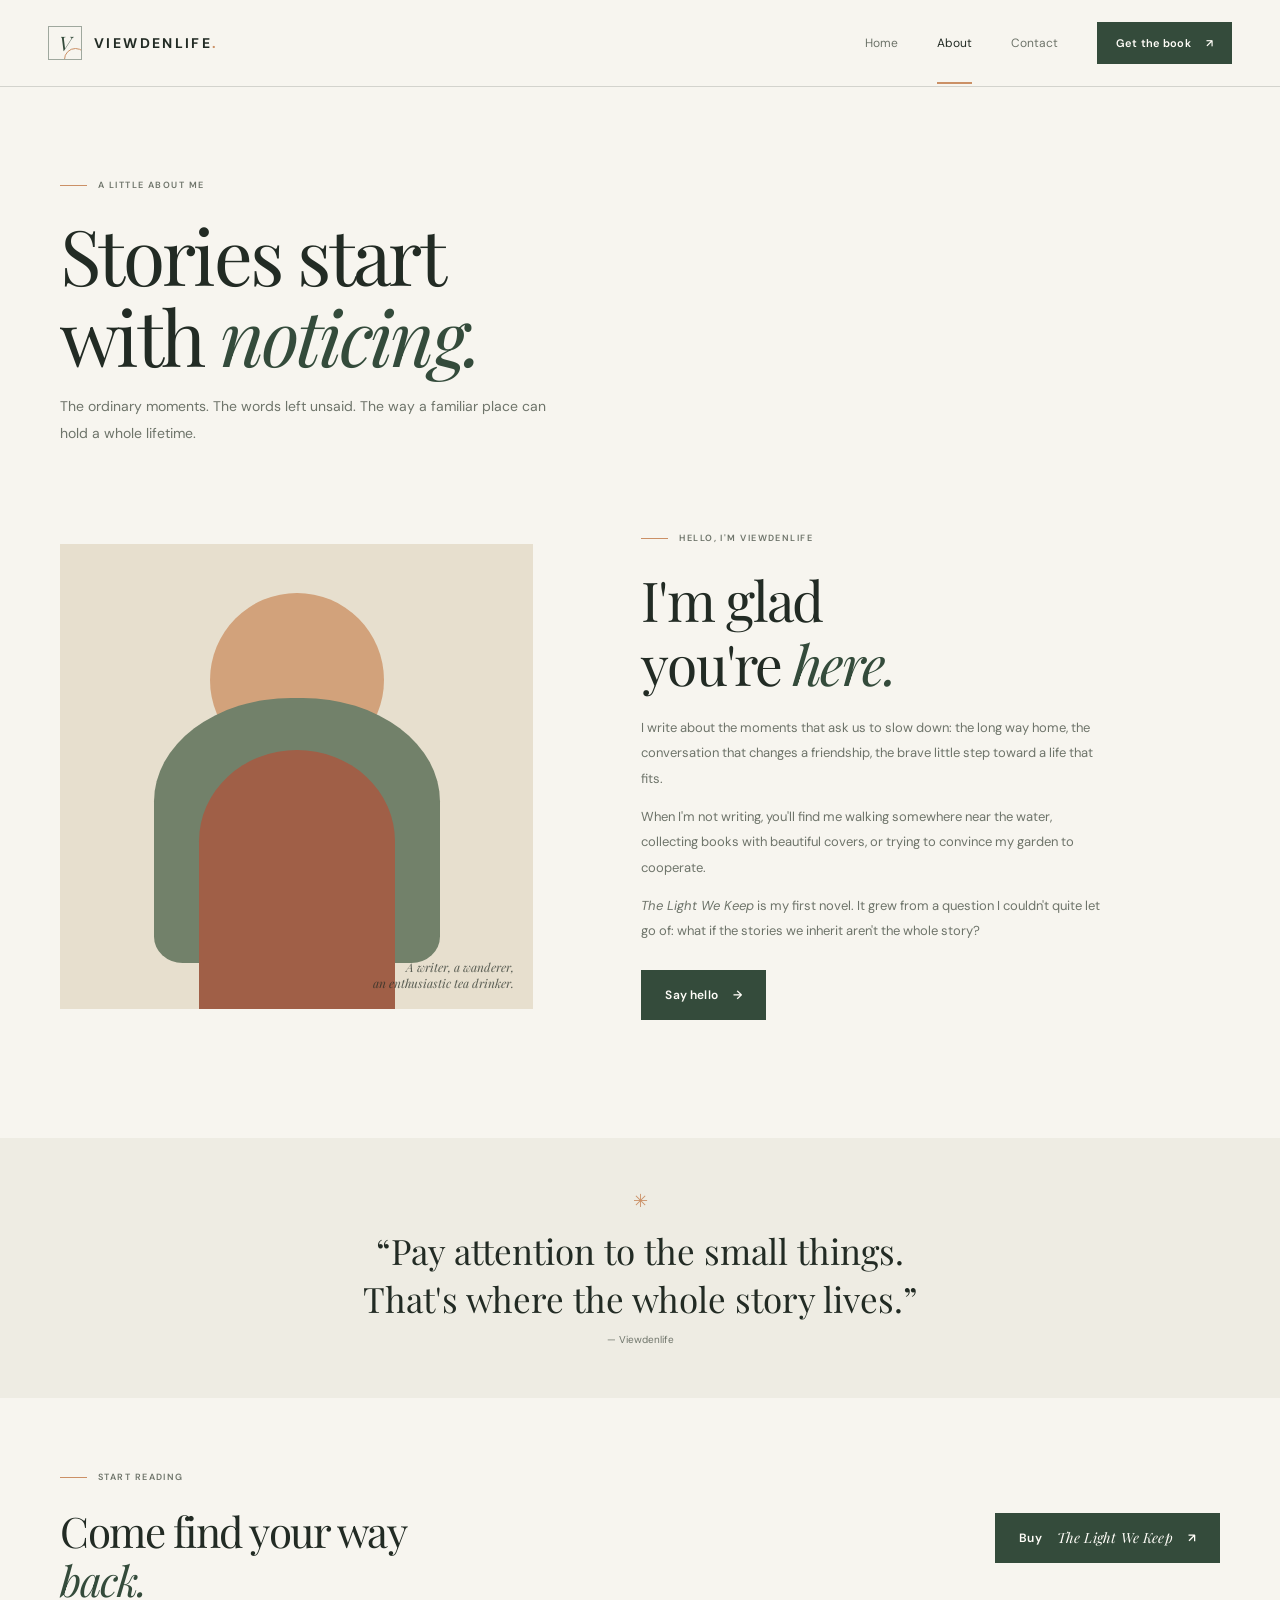
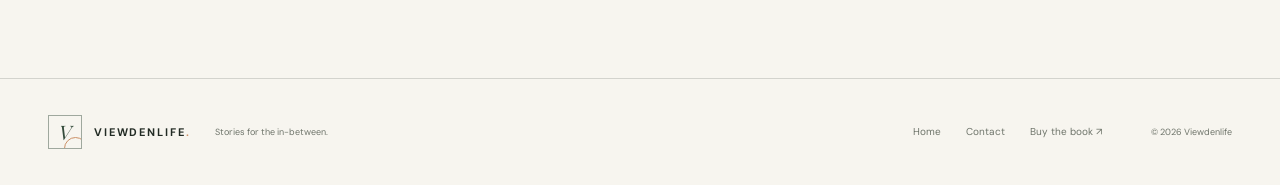
==== about.html @ 47e42af4 "created a design newly for the website, including a new hero section, updated styles, and improved r" ====
<!doctype html>
<html lang="en">
  <head>
    <meta charset="utf-8">
    <meta name="viewport" content="width=device-width, initial-scale=1">
    <meta name="theme-color" content="#f7f5ef">
    <meta name="description" content="Get to know Viewdenlife, author of The Light We Keep.">
    <title>About — Viewdenlife</title>
    <link rel="icon" type="image/svg+xml" href="favicon.svg">
    <link rel="preconnect" href="https://fonts.googleapis.com">
    <link rel="preconnect" href="https://fonts.gstatic.com" crossorigin>
    <link href="https://fonts.googleapis.com/css2?family=DM+Sans:wght@400;500;600;700&family=Playfair+Display:wght@400;500;600&display=swap" rel="stylesheet">
    <link rel="stylesheet" href="styles.css">
    <script src="script.js" defer></script>
  </head>
  <body>
    <a class="skip-link" href="#main">Skip to content</a>
    <header class="site-header">
      <div class="header-inner">
        <a class="brand-lockup" href="index.html" aria-label="Viewdenlife, home">
          <span class="brand-logo" aria-hidden="true"><span>V</span><i></i></span>
          <span class="wordmark">VIEWDENLIFE<span class="wordmark-dot">.</span></span>
        </a>
        <button class="menu-toggle" type="button" aria-expanded="false" aria-controls="site-navigation">
          <span class="menu-toggle-label">Menu</span>
          <span class="menu-icon" aria-hidden="true"><i></i><i></i></span>
        </button>
        <nav class="site-nav" id="site-navigation" aria-label="Main navigation">
          <a class="nav-link" href="index.html">Home</a>
          <a class="nav-link is-active" href="about.html" aria-current="page">About</a>
          <a class="nav-link" href="contact.html">Contact</a>
          <a class="button button-small button-dark nav-cta" href="https://example.com/book" target="_blank" rel="noopener noreferrer">Get the book <span aria-hidden="true">↗</span></a>
        </nav>
      </div>
    </header>

    <main id="main">
      <section class="page-hero section-shell">
        <span class="eyebrow"><span class="eyebrow-line"></span> A little about me</span>
        <h1>Stories start<br>with <em>noticing.</em></h1>
        <p class="page-intro">The ordinary moments. The words left unsaid. The way a familiar place can hold a whole lifetime.</p>
      </section>

      <section class="about-section section-shell">
        <div class="author-art" role="img" aria-label="A warm, sunlit abstract portrait representing the author">
          <div class="portrait-sun"></div>
          <div class="portrait-shape portrait-shape-back"></div>
          <div class="portrait-shape portrait-shape-front"></div>
          <div class="portrait-label">A writer, a wanderer,<br>an enthusiastic tea drinker.</div>
        </div>
        <div class="about-copy">
          <span class="eyebrow"><span class="eyebrow-line"></span> Hello, I'm Viewdenlife</span>
          <h2>I'm glad<br>you're <em>here.</em></h2>
          <p>I write about the moments that ask us to slow down: the long way home, the conversation that changes a friendship, the brave little step toward a life that fits.</p>
          <p>When I'm not writing, you'll find me walking somewhere near the water, collecting books with beautiful covers, or trying to convince my garden to cooperate.</p>
          <p><em>The Light We Keep</em> is my first novel. It grew from a question I couldn't quite let go of: what if the stories we inherit aren't the whole story?</p>
          <a class="button button-dark" href="contact.html">Say hello <span aria-hidden="true">→</span></a>
        </div>
      </section>

      <section class="author-note">
        <div class="author-note-inner section-shell">
          <span class="note-star" aria-hidden="true">✳</span>
          <blockquote>“Pay attention to the small things.<br>That's where the whole story lives.”</blockquote>
          <span class="quote-credit">— Viewdenlife</span>
        </div>
      </section>

      <section class="about-book section-shell">
        <div>
          <span class="eyebrow"><span class="eyebrow-line"></span> Start reading</span>
          <h2>Come find your way<br><em>back.</em></h2>
        </div>
        <a class="button button-dark" href="https://example.com/book" target="_blank" rel="noopener noreferrer">Buy <em>The Light We Keep</em> <span aria-hidden="true">↗</span></a>
      </section>
    </main>

    <footer class="site-footer">
      <div class="footer-inner">
        <a class="brand-lockup footer-brand" href="index.html" aria-label="Viewdenlife, home">
          <span class="brand-logo" aria-hidden="true"><span>V</span><i></i></span>
          <span class="wordmark">VIEWDENLIFE<span class="wordmark-dot">.</span></span>
        </a>
        <span class="footer-note">Stories for the in-between.</span>
        <nav class="footer-nav" aria-label="Footer navigation">
          <a href="index.html">Home</a>
          <a href="contact.html">Contact</a>
          <a href="https://example.com/book" target="_blank" rel="noopener noreferrer">Buy the book ↗</a>
        </nav>
        <span class="copyright">© <span data-year>2026</span> Viewdenlife</span>
      </div>
    </footer>
  </body>
</html>
---- styles.css ----
:root {
  color-scheme: light;
  --paper: #f7f5ef;
  --paper-deep: #eeece3;
  --ink: #222b24;
  --muted: #6e746a;
  --green: #344b3b;
  --green-dark: #27392f;
  --ochre: #cb9066;
  --line: rgba(34, 43, 36, 0.17);
  --serif: "Playfair Display", Georgia, serif;
  --sans: "DM Sans", Arial, sans-serif;
}

* { box-sizing: border-box; }
html { scroll-behavior: smooth; }
body { margin: 0; background: var(--paper); color: var(--ink); font-family: var(--sans); -webkit-font-smoothing: antialiased; }
a { color: inherit; }
button, input, textarea { font: inherit; }
.section-shell { width: min(1160px, calc(100% - 96px)); margin-inline: auto; }

.skip-link { position: absolute; z-index: 10; top: 12px; left: 12px; padding: 10px 14px; transform: translateY(-160%); background: var(--ink); color: white; }
.skip-link:focus { transform: translateY(0); }
.site-header { position: relative; z-index: 5; border-bottom: 1px solid var(--line); }
.header-inner { width: min(1280px, calc(100% - 96px)); height: 86px; margin-inline: auto; display: flex; justify-content: space-between; align-items: center; }
.brand-lockup { display: inline-flex; align-items: center; gap: 12px; text-decoration: none; }
.brand-logo { position: relative; width: 34px; height: 34px; display: grid; place-items: center; overflow: hidden; border: 1px solid rgba(52, 75, 59, .45); color: var(--green); }
.brand-logo span { position: relative; z-index: 1; font-family: var(--serif); font-size: 20px; font-style: italic; line-height: 1; }
.brand-logo i { position: absolute; right: -6px; bottom: -12px; width: 23px; height: 23px; border: 1px solid var(--ochre); border-radius: 50%; }
.wordmark { text-decoration: none; font-size: 14px; letter-spacing: .17em; font-weight: 700; }
.wordmark-dot { color: var(--ochre); }
.site-nav { display: flex; align-items: center; gap: 39px; }
.nav-link, .footer-nav a { text-decoration: none; color: var(--muted); font-size: 12px; transition: color .2s ease; }
.nav-link:hover, .footer-nav a:hover, .nav-link.is-active { color: var(--ink); }
.nav-link.is-active { position: relative; }
.nav-link.is-active::after { content: ""; position: absolute; left: 0; right: 0; bottom: -33px; height: 2px; background: var(--ochre); }
.button { min-height: 50px; padding: 0 23px; display: inline-flex; justify-content: center; align-items: center; gap: 15px; border: 1px solid transparent; text-decoration: none; font-size: 12px; font-weight: 600; letter-spacing: .015em; transition: background .2s ease, color .2s ease, transform .2s ease; }
.button:hover { transform: translateY(-2px); }
.button-dark { background: var(--green); color: #fffdf8; }
.button-dark:hover { background: var(--green-dark); }
.button-light { background: var(--paper); color: var(--ink); }
.button-light:hover { background: white; }
.button-small { min-height: 42px; padding-inline: 18px; font-size: 11px; }
.menu-toggle { display: none; }

.hero { min-height: 610px; padding-block: 71px 75px; display: grid; grid-template-columns: 1.05fr .95fr; align-items: center; gap: 42px; }
.hero-copy { padding-block: 18px 0; }
.eyebrow { display: flex; align-items: center; gap: 11px; color: var(--muted); text-transform: uppercase; letter-spacing: .16em; font-size: 9px; font-weight: 600; }
.eyebrow-line { display: inline-block; width: 27px; height: 1px; background: var(--ochre); }
h1, h2, p { margin-top: 0; }
h1, h2 { font-family: var(--serif); font-weight: 400; letter-spacing: -.035em; }
h1 { margin: 24px 0 19px; font-size: clamp(52px, 6vw, 78px); line-height: 1.05; }
h1 em, h2 em { color: var(--green); font-weight: 400; }
.hero-intro { max-width: 420px; color: var(--muted); font-size: 14px; line-height: 1.9; }
.hero-actions { display: flex; align-items: center; gap: 27px; margin-top: 30px; }
.text-link { display: inline-flex; align-items: center; gap: 10px; color: var(--ink); font-size: 11px; font-weight: 600; text-decoration: none; }
.text-link span { color: var(--ochre); font-size: 15px; }
.hero-note { display: flex; align-items: center; gap: 12px; margin-top: 57px; color: var(--muted); font-size: 10px; line-height: 1.65; }
.note-star { color: var(--ochre); font-size: 18px; }
.hero-art { width: 100%; display: grid; place-items: center; }
.hero-illustration { display: block; width: min(100%, 500px); height: auto; }

.praise-strip { border-block: 1px solid var(--line); }
.praise-inner { width: min(1160px, calc(100% - 96px)); min-height: 96px; margin-inline: auto; display: flex; align-items: center; gap: 23px; }
.praise-label { color: var(--muted); text-transform: uppercase; letter-spacing: .16em; font-size: 8px; font-weight: 600; }
.praise-quote { font-family: var(--serif); font-size: 18px; font-style: italic; }
.praise-credit { color: var(--muted); font-size: 10px; }
.story-section { padding-block: 113px 126px; display: grid; grid-template-columns: 1fr 1fr; align-items: start; gap: 110px; }
.story-heading h2, .about-copy h2, .about-book h2 { margin: 24px 0 0; font-size: clamp(38px, 4.5vw, 55px); line-height: 1.15; }
.story-copy { max-width: 470px; padding-top: 31px; }
.story-copy p, .about-copy p { color: var(--muted); font-size: 13px; line-height: 1.95; }
.story-copy .text-link { margin-top: 13px; }
.book-details { background: var(--green); color: var(--paper); }
.details-inner { min-height: 315px; display: flex; align-items: center; justify-content: space-between; gap: 30px; }
.details-mark { align-self: flex-start; margin-top: 52px; color: #d6a578; font-size: 27px; }
.eyebrow-light { color: rgba(255,255,255,.65); }
.details-copy { margin-left: -100px; }
.details-copy h2, .contact-book-inner h2 { margin: 17px 0 12px; font-size: 46px; line-height: 1.12; }
.details-copy p { margin: 0; color: rgba(255,255,255,.68); font-size: 12px; }
.details-inner > .button { margin-top: 52px; }

.site-footer { border-top: 1px solid var(--line); }
.footer-inner { width: min(1280px, calc(100% - 96px)); min-height: 106px; margin-inline: auto; display: flex; align-items: center; gap: 25px; }
.footer-brand .wordmark { font-size: 11px; }
.footer-note, .copyright { color: var(--muted); font-size: 9px; }
.footer-nav { margin-left: auto; display: flex; gap: 25px; }
.footer-nav a { font-size: 10px; }
.copyright { margin-left: 24px; }

.page-hero { padding-block: 92px 73px; }
.page-hero h1 { margin-block: 23px 18px; }
.page-intro { max-width: 490px; margin-bottom: 0; color: var(--muted); font-size: 14px; line-height: 1.9; }
.about-section { padding-block: 13px 118px; display: grid; grid-template-columns: .9fr 1.1fr; align-items: center; gap: 108px; }
.author-art { position: relative; height: 465px; overflow: hidden; background: #e7dfce; }
.portrait-sun { position: absolute; top: 49px; left: 50%; width: 174px; height: 174px; border-radius: 50%; background: #d2a27b; transform: translateX(-50%); }
.portrait-shape { position: absolute; bottom: 46px; left: 50%; transform: translateX(-50%); }
.portrait-shape-back { width: 286px; height: 265px; border-radius: 48% 48% 10% 10% / 39% 39% 10% 10%; background: #72816a; }
.portrait-shape-front { bottom: -26px; width: 196px; height: 285px; border-radius: 50% 50% 8% 8% / 32% 32% 8% 8%; background: #a05f47; }
.portrait-label { position: absolute; right: 19px; bottom: 18px; color: rgba(34, 43, 36, .72); font-family: var(--serif); font-size: 12px; font-style: italic; text-align: right; }
.about-copy { max-width: 460px; }
.about-copy h2 { margin-bottom: 20px; }
.about-copy .button { margin-top: 13px; }
.author-note { background: var(--paper-deep); }
.author-note-inner { min-height: 260px; display: flex; flex-direction: column; justify-content: center; align-items: center; text-align: center; }
.author-note-inner blockquote { margin: 14px 0 11px; font-family: var(--serif); font-size: clamp(25px, 3vw, 35px); line-height: 1.35; }
.quote-credit { color: var(--muted); font-size: 10px; }
.about-book { min-height: 280px; display: flex; align-items: center; justify-content: space-between; }
.about-book h2 { font-size: 42px; }
.about-book .button em, .contact-book .button em { font-family: var(--serif); font-size: 14px; font-weight: 400; }

.contact-hero { padding-bottom: 55px; }
.contact-section { padding-block: 14px 118px; display: grid; grid-template-columns: .8fr 1.2fr; gap: 100px; }
.contact-aside { padding-top: 9px; }
.contact-aside-mark { color: var(--ochre); font-size: 25px; }
.contact-aside h2 { margin: 17px 0 16px; font-size: 38px; line-height: 1.17; }
.contact-aside p { max-width: 330px; color: var(--muted); font-size: 12px; line-height: 1.9; }
.contact-email-label { margin-top: 32px; color: var(--muted); text-transform: uppercase; letter-spacing: .13em; font-size: 8px; font-weight: 600; }
.contact-email { display: inline-block; margin-top: 9px; color: var(--green); font-size: 12px; text-decoration: none; }
.contact-email span { margin-left: 6px; color: var(--ochre); }
.contact-form { display: flex; flex-direction: column; align-items: flex-start; }
.contact-form label { margin: 0 0 8px; font-size: 10px; font-weight: 600; }
.contact-form input, .contact-form textarea { width: 100%; margin-bottom: 23px; padding: 13px 14px; border: 1px solid var(--line); border-radius: 0; outline: none; background: rgba(255,255,255,.25); color: var(--ink); font-size: 11px; resize: vertical; }
.contact-form input:focus, .contact-form textarea:focus { border-color: var(--green); box-shadow: 0 0 0 2px rgba(52, 75, 59, .1); }
.contact-form input::placeholder, .contact-form textarea::placeholder { color: #99998e; }
.form-submit { cursor: pointer; }
.form-note { margin: 11px 0 0; color: var(--muted); font-size: 9px; line-height: 1.6; }
.contact-book { background: var(--green); color: var(--paper); }
.contact-book-inner { min-height: 295px; display: flex; flex-direction: column; align-items: flex-start; justify-content: center; }
.contact-book-inner h2 { margin-bottom: 18px; }
.contact-book-inner h2 em { color: #d6a578; }

@media (max-width: 800px) {
  .section-shell, .praise-inner { width: min(100% - 48px, 620px); }
  .header-inner, .footer-inner { width: calc(100% - 48px); }
  .hero { grid-template-columns: 1fr .85fr; gap: 14px; min-height: 540px; padding-block: 56px; }
  .hero-note { margin-top: 38px; }
  .story-section { gap: 48px; padding-block: 84px; }
  .details-copy { margin-left: -45px; }
  .about-section { grid-template-columns: .9fr 1.1fr; gap: 50px; }
  .author-art { height: 410px; }
  .contact-section { gap: 50px; }
  .footer-inner { flex-wrap: wrap; padding-block: 25px; gap: 14px 20px; }
  .footer-nav { margin-left: auto; }
  .copyright { margin-left: auto; }
}

@media (max-width: 600px) {
  .section-shell, .praise-inner { width: calc(100% - 40px); }
  .header-inner, .footer-inner { width: calc(100% - 40px); }
  .header-inner { height: 72px; }
  .menu-toggle { display: flex; align-items: center; gap: 10px; padding: 10px 0 10px 10px; border: 0; background: transparent; color: var(--ink); font-size: 11px; }
  .menu-icon { display: grid; gap: 4px; }
  .menu-icon i { width: 18px; height: 1px; background: var(--ink); transition: transform .2s ease; }
  .menu-toggle[aria-expanded="true"] .menu-icon i:first-child { transform: translateY(2.5px) rotate(45deg); }
  .menu-toggle[aria-expanded="true"] .menu-icon i:last-child { transform: translateY(-2.5px) rotate(-45deg); }
  .site-nav { position: absolute; top: 71px; right: 0; left: 0; display: none; padding: 21px 20px 25px; align-items: stretch; gap: 0; border-bottom: 1px solid var(--line); background: var(--paper); }
  .site-nav.is-open { display: flex; flex-direction: column; }
  .site-nav .nav-link { padding: 13px 0; }
  .nav-link.is-active::after { display: none; }
  .nav-cta { align-self: flex-start; margin-top: 12px; }
  .hero { grid-template-columns: 1fr; gap: 3px; padding-block: 54px 43px; }
  h1 { font-size: clamp(51px, 13vw, 68px); }
  .hero-intro { max-width: 360px; }
  .hero-note { margin-top: 31px; }
  .hero-art { margin-top: 4px; }
  .hero-illustration { width: min(100%, 430px); }
  .praise-inner { min-height: 112px; padding-block: 18px; flex-wrap: wrap; gap: 7px 14px; align-content: center; }
  .praise-label { width: 100%; }
  .praise-quote { font-size: 16px; }
  .praise-credit { align-self: flex-end; }
  .story-section { grid-template-columns: 1fr; gap: 13px; padding-block: 73px 83px; }
  .story-heading h2, .about-copy h2 { font-size: 42px; }
  .story-copy { padding-top: 0; }
  .details-inner { min-height: 340px; flex-wrap: wrap; justify-content: flex-start; align-content: center; gap: 8px 17px; }
  .details-mark { align-self: auto; margin: 0; }
  .details-copy { margin: 0; }
  .details-copy h2, .contact-book-inner h2 { font-size: 40px; }
  .details-copy p { font-size: 11px; }
  .details-inner > .button { margin: 17px 0 0 43px; }
  .footer-inner { padding-block: 23px; }
  .footer-note { margin-left: auto; }
  .footer-nav { order: 3; width: 100%; justify-content: flex-start; margin: 8px 0 0; }
  .copyright { order: 4; margin: 0; }
  .page-hero { padding-block: 68px 45px; }
  .page-hero h1 { font-size: 56px; }
  .about-section { grid-template-columns: 1fr; gap: 40px; padding-bottom: 75px; }
  .author-art { height: 400px; }
  .about-copy { max-width: none; }
  .author-note-inner { min-height: 230px; }
  .about-book { min-height: 260px; align-items: flex-start; flex-direction: column; justify-content: center; gap: 20px; }
  .about-book h2 { font-size: 38px; }
  .contact-hero { padding-bottom: 43px; }
  .contact-section { grid-template-columns: 1fr; gap: 39px; padding-bottom: 80px; }
  .contact-aside h2 { font-size: 35px; }
  .contact-book-inner { min-height: 270px; }
}

@media (prefers-reduced-motion: reduce) {
  *, *::before, *::after { scroll-behavior: auto !important; transition-duration: .01ms !important; animation-duration: .01ms !important; animation-iteration-count: 1 !important; }
}
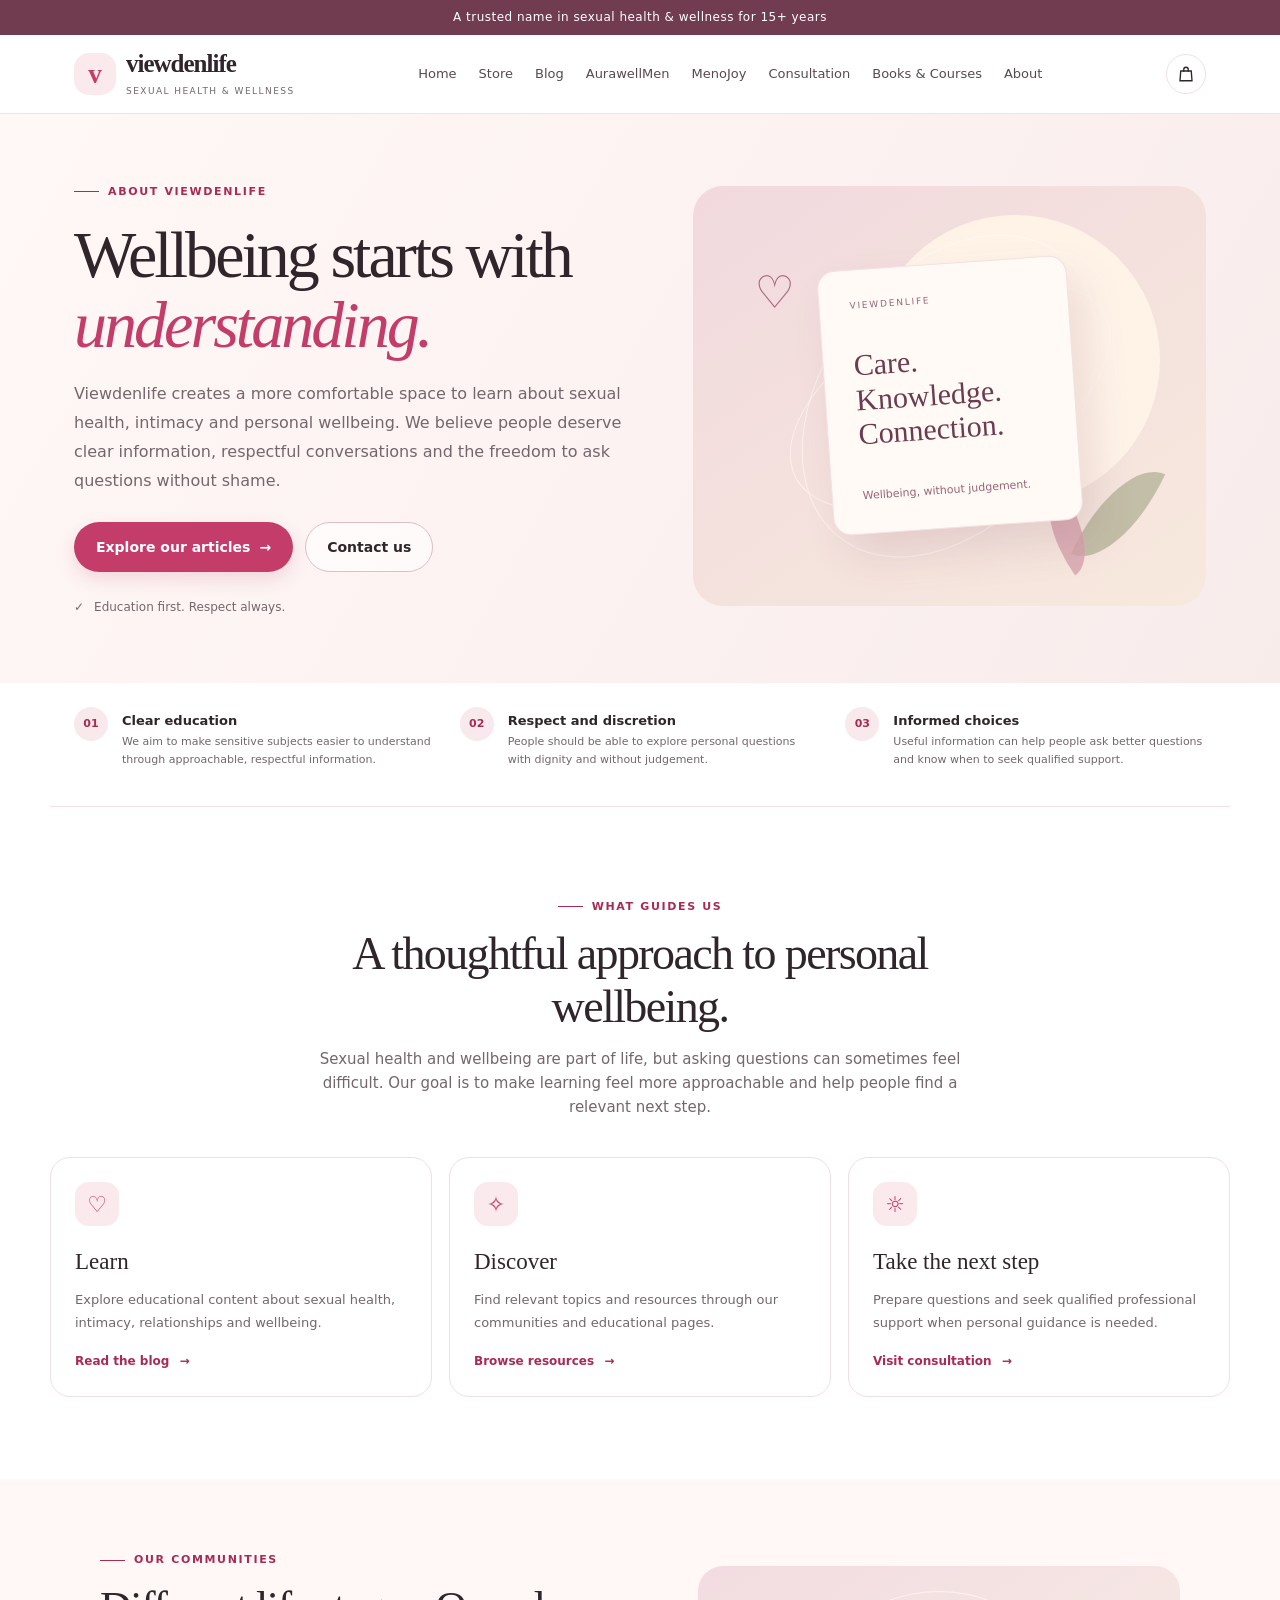
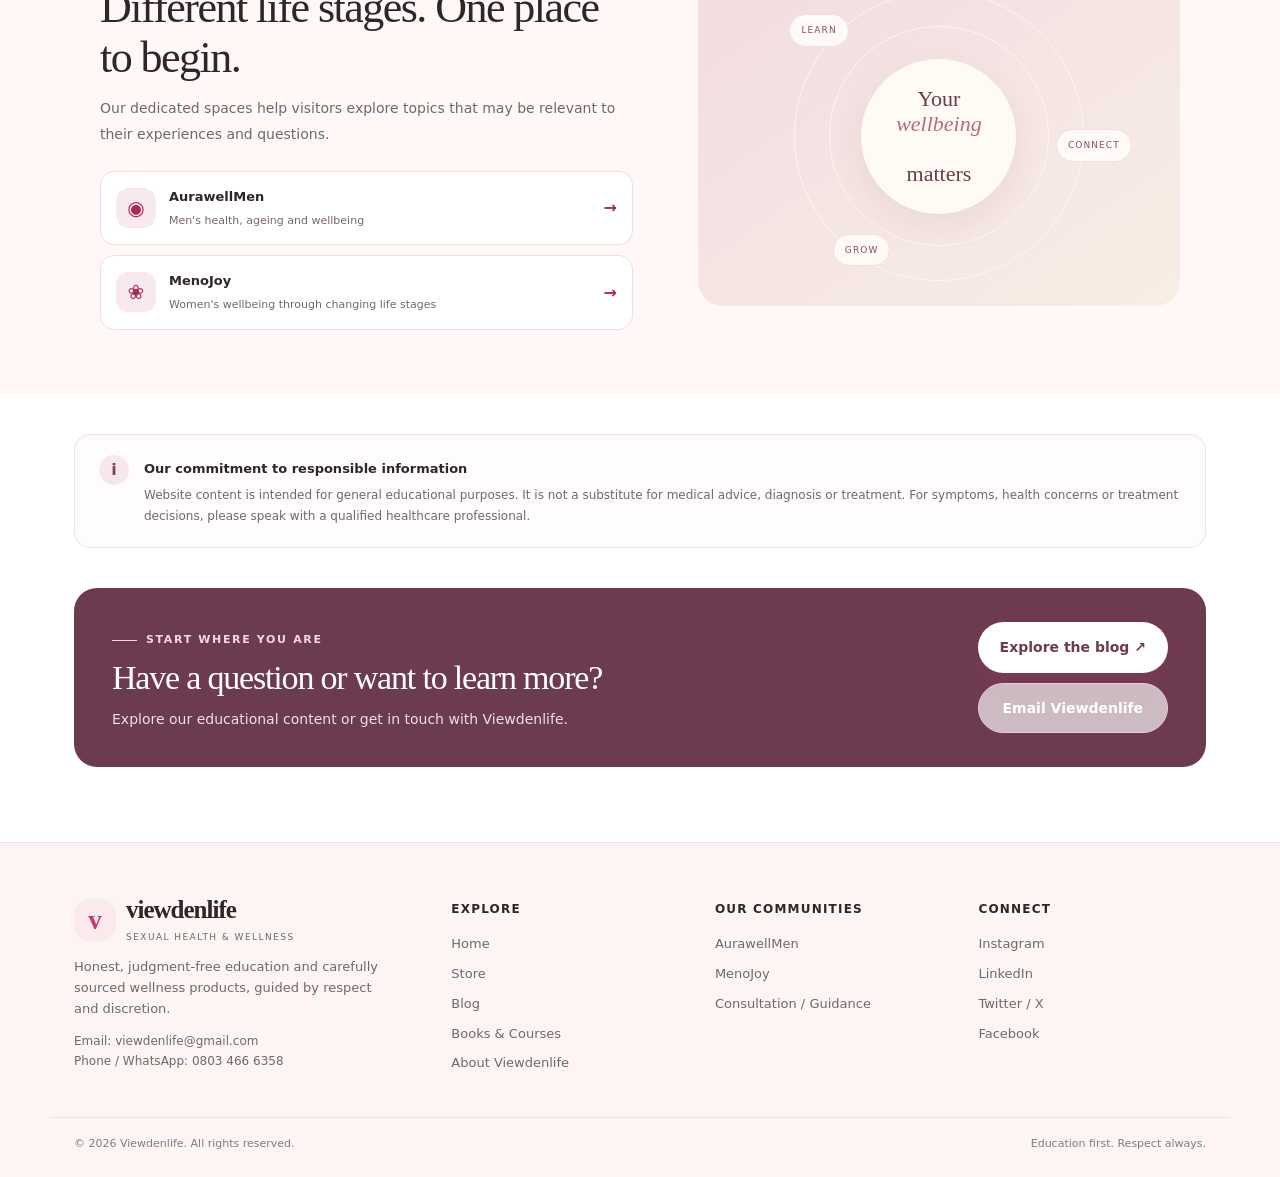
==== commit 155dc460: "modified all pages and added new pages for aurawellmen, menojoy, store, resources, consultation, abo" ====
--- a/about.html
+++ b/about.html
@@ -1,94 +1,14 @@
 <!doctype html>
-<html lang="en">
-  <head>
-    <meta charset="utf-8">
-    <meta name="viewport" content="width=device-width, initial-scale=1">
-    <meta name="theme-color" content="#f7f5ef">
-    <meta name="description" content="Get to know Viewdenlife, author of The Light We Keep.">
-    <title>About — Viewdenlife</title>
-    <link rel="icon" type="image/svg+xml" href="favicon.svg">
-    <link rel="preconnect" href="https://fonts.googleapis.com">
-    <link rel="preconnect" href="https://fonts.gstatic.com" crossorigin>
-    <link href="https://fonts.googleapis.com/css2?family=DM+Sans:wght@400;500;600;700&family=Playfair+Display:wght@400;500;600&display=swap" rel="stylesheet">
-    <link rel="stylesheet" href="styles.css">
-    <script src="script.js" defer></script>
-  </head>
-  <body>
-    <a class="skip-link" href="#main">Skip to content</a>
-    <header class="site-header">
-      <div class="header-inner">
-        <a class="brand-lockup" href="index.html" aria-label="Viewdenlife, home">
-          <span class="brand-logo" aria-hidden="true"><span>V</span><i></i></span>
-          <span class="wordmark">VIEWDENLIFE<span class="wordmark-dot">.</span></span>
-        </a>
-        <button class="menu-toggle" type="button" aria-expanded="false" aria-controls="site-navigation">
-          <span class="menu-toggle-label">Menu</span>
-          <span class="menu-icon" aria-hidden="true"><i></i><i></i></span>
-        </button>
-        <nav class="site-nav" id="site-navigation" aria-label="Main navigation">
-          <a class="nav-link" href="index.html">Home</a>
-          <a class="nav-link is-active" href="about.html" aria-current="page">About</a>
-          <a class="nav-link" href="contact.html">Contact</a>
-          <a class="button button-small button-dark nav-cta" href="https://example.com/book" target="_blank" rel="noopener noreferrer">Get the book <span aria-hidden="true">↗</span></a>
-        </nav>
-      </div>
-    </header>
-
-    <main id="main">
-      <section class="page-hero section-shell">
-        <span class="eyebrow"><span class="eyebrow-line"></span> A little about me</span>
-        <h1>Stories start<br>with <em>noticing.</em></h1>
-        <p class="page-intro">The ordinary moments. The words left unsaid. The way a familiar place can hold a whole lifetime.</p>
-      </section>
-
-      <section class="about-section section-shell">
-        <div class="author-art" role="img" aria-label="A warm, sunlit abstract portrait representing the author">
-          <div class="portrait-sun"></div>
-          <div class="portrait-shape portrait-shape-back"></div>
-          <div class="portrait-shape portrait-shape-front"></div>
-          <div class="portrait-label">A writer, a wanderer,<br>an enthusiastic tea drinker.</div>
-        </div>
-        <div class="about-copy">
-          <span class="eyebrow"><span class="eyebrow-line"></span> Hello, I'm Viewdenlife</span>
-          <h2>I'm glad<br>you're <em>here.</em></h2>
-          <p>I write about the moments that ask us to slow down: the long way home, the conversation that changes a friendship, the brave little step toward a life that fits.</p>
-          <p>When I'm not writing, you'll find me walking somewhere near the water, collecting books with beautiful covers, or trying to convince my garden to cooperate.</p>
-          <p><em>The Light We Keep</em> is my first novel. It grew from a question I couldn't quite let go of: what if the stories we inherit aren't the whole story?</p>
-          <a class="button button-dark" href="contact.html">Say hello <span aria-hidden="true">→</span></a>
-        </div>
-      </section>
-
-      <section class="author-note">
-        <div class="author-note-inner section-shell">
-          <span class="note-star" aria-hidden="true">✳</span>
-          <blockquote>“Pay attention to the small things.<br>That's where the whole story lives.”</blockquote>
-          <span class="quote-credit">— Viewdenlife</span>
-        </div>
-      </section>
-
-      <section class="about-book section-shell">
-        <div>
-          <span class="eyebrow"><span class="eyebrow-line"></span> Start reading</span>
-          <h2>Come find your way<br><em>back.</em></h2>
-        </div>
-        <a class="button button-dark" href="https://example.com/book" target="_blank" rel="noopener noreferrer">Buy <em>The Light We Keep</em> <span aria-hidden="true">↗</span></a>
-      </section>
-    </main>
-
-    <footer class="site-footer">
-      <div class="footer-inner">
-        <a class="brand-lockup footer-brand" href="index.html" aria-label="Viewdenlife, home">
-          <span class="brand-logo" aria-hidden="true"><span>V</span><i></i></span>
-          <span class="wordmark">VIEWDENLIFE<span class="wordmark-dot">.</span></span>
-        </a>
-        <span class="footer-note">Stories for the in-between.</span>
-        <nav class="footer-nav" aria-label="Footer navigation">
-          <a href="index.html">Home</a>
-          <a href="contact.html">Contact</a>
-          <a href="https://example.com/book" target="_blank" rel="noopener noreferrer">Buy the book ↗</a>
-        </nav>
-        <span class="copyright">© <span data-year>2026</span> Viewdenlife</span>
-      </div>
-    </footer>
-  </body>
-</html>
+<html lang="en"><head><meta charset="utf-8"><meta name="viewport" content="width=device-width, initial-scale=1"><meta name="theme-color" content="#fff8f7"><meta name="description" content="Learn about Viewdenlife, our approach to sexual health education, wellbeing, respect and discretion."><title>About Viewdenlife | Sexual Health &amp; Wellness</title><link rel="icon" type="image/svg+xml" href="favicon.svg"><link rel="stylesheet" href="styles.css"><link rel="stylesheet" href="about.css"></head><body>
+<div class="announcement">A trusted name in sexual health &amp; wellness for 15+ years</div>
+<header class="site-header"><div class="nav-wrap"><a class="brand" href="index.html" aria-label="Viewdenlife home"><span class="brand-mark">v</span><span><span class="brand-name">viewdenlife</span><span class="brand-tag">Sexual health &amp; wellness</span></span></a><nav class="desktop-nav" aria-label="Main navigation"><a href="index.html">Home</a><a href="store.html">Store</a><a href="blog.html">Blog</a><a href="aurawellmen.html">AurawellMen</a><a href="menojoy.html">MenoJoy</a><a href="consultation.html">Consultation</a><a href="resources.html">Books &amp; Courses</a><a class="active" href="about.html">About</a></nav><div class="nav-actions"><a class="icon-btn" href="store.html" aria-label="Open store"><svg width="18" height="18" viewBox="0 0 24 24" fill="none" stroke="currentColor" stroke-width="1.8"><path d="M5 8h14l1 13H4L5 8Z"/><path d="M9 9V6a3 3 0 0 1 6 0v3"/></svg></a><button class="icon-btn menu-toggle" id="menuToggle" aria-label="Open navigation" aria-expanded="false"><svg id="menuIcon" width="20" height="20" viewBox="0 0 24 24" fill="none" stroke="currentColor" stroke-width="1.8"><path d="M4 7h16M4 12h16M4 17h16"/></svg></button></div></div>
+<nav class="mobile-panel" id="mobilePanel" aria-label="Mobile navigation"><a href="index.html">⌂ <span>Home</span><span class="chevron">›</span></a><a href="store.html">▢ <span>Store</span><span class="chevron">›</span></a><a href="blog.html">▤ <span>Blog</span><span class="chevron">›</span></a><a href="aurawellmen.html">◉ <span>AurawellMen</span><span class="chevron">›</span></a><a href="menojoy.html">♡ <span>MenoJoy</span><span class="chevron">›</span></a><a href="consultation.html">☏ <span>Consultation / Guidance</span><span class="chevron">›</span></a><a href="resources.html">▣ <span>Books &amp; Courses</span><span class="chevron">›</span></a><a class="current" href="about.html">ⓘ <span>About Viewdenlife</span><span class="chevron">›</span></a></nav></header>
+<main>
+<section class="about-hero"><div class="about-hero-inner"><div class="about-copy"><span class="eyebrow">About Viewdenlife</span><h1>Wellbeing starts with <em>understanding.</em></h1><p>Viewdenlife creates a more comfortable space to learn about sexual health, intimacy and personal wellbeing. We believe people deserve clear information, respectful conversations and the freedom to ask questions without shame.</p><div class="about-actions"><a class="btn btn-primary" href="blog.html">Explore our articles <span>→</span></a><a class="btn btn-outline" href="consultation.html">Contact us</a></div><div class="about-trust"><span class="trust-dot">✓</span><span>Education first. Respect always.</span></div></div><div class="about-art" role="img" aria-label="Abstract blush and cream illustration representing care, connection and wellbeing"><div class="about-art-sun"></div><div class="about-art-ring ring-one"></div><div class="about-art-ring ring-two"></div><div class="about-art-card"><span>VIEWDENLIFE</span><strong>Care.<br>Knowledge.<br>Connection.</strong><i>Wellbeing, without judgement.</i></div><div class="about-art-leaf leaf-a"></div><div class="about-art-leaf leaf-b"></div><div class="about-art-heart">♡</div></div></div></section>
+<section class="about-values"><div class="about-value"><span>01</span><div><strong>Clear education</strong><p>We aim to make sensitive subjects easier to understand through approachable, respectful information.</p></div></div><div class="about-value"><span>02</span><div><strong>Respect and discretion</strong><p>People should be able to explore personal questions with dignity and without judgement.</p></div></div><div class="about-value"><span>03</span><div><strong>Informed choices</strong><p>Useful information can help people ask better questions and know when to seek qualified support.</p></div></div></section>
+<section class="section about-mission"><div class="section-inner"><div class="section-head"><span class="eyebrow">What guides us</span><h2>A thoughtful approach to personal wellbeing.</h2><p>Sexual health and wellbeing are part of life, but asking questions can sometimes feel difficult. Our goal is to make learning feel more approachable and help people find a relevant next step.</p></div><div class="about-pillars"><article><div class="pillar-icon">♡</div><h3>Learn</h3><p>Explore educational content about sexual health, intimacy, relationships and wellbeing.</p><a href="blog.html">Read the blog <span>→</span></a></article><article><div class="pillar-icon">✧</div><h3>Discover</h3><p>Find relevant topics and resources through our communities and educational pages.</p><a href="resources.html">Browse resources <span>→</span></a></article><article><div class="pillar-icon">☼</div><h3>Take the next step</h3><p>Prepare questions and seek qualified professional support when personal guidance is needed.</p><a href="consultation.html">Visit consultation <span>→</span></a></article></div></div></section>
+<section class="about-communities"><div class="about-communities-inner"><div class="communities-copy"><span class="eyebrow">Our communities</span><h2>Different life stages. One place to begin.</h2><p>Our dedicated spaces help visitors explore topics that may be relevant to their experiences and questions.</p><div class="community-links"><a href="aurawellmen.html"><span class="community-symbol">◉</span><span><strong>AurawellMen</strong><small>Men's health, ageing and wellbeing</small></span><b>→</b></a><a href="menojoy.html"><span class="community-symbol">❀</span><span><strong>MenoJoy</strong><small>Women's wellbeing through changing life stages</small></span><b>→</b></a></div></div><div class="communities-art"><div class="community-orbit orbit-a"></div><div class="community-orbit orbit-b"></div><div class="community-center">Your<br><em>wellbeing</em><br>matters</div><span class="orbit-label label-a">LEARN</span><span class="orbit-label label-b">CONNECT</span><span class="orbit-label label-c">GROW</span></div></div></section>
+<section class="about-note"><span class="note-symbol">i</span><div><strong>Our commitment to responsible information</strong><p>Website content is intended for general educational purposes. It is not a substitute for medical advice, diagnosis or treatment. For symptoms, health concerns or treatment decisions, please speak with a qualified healthcare professional.</p></div></section>
+<section class="about-cta"><div><span class="eyebrow">Start where you are</span><h2>Have a question or want to learn more?</h2><p>Explore our educational content or get in touch with Viewdenlife.</p></div><div class="about-cta-actions"><a class="btn btn-primary" href="blog.html">Explore the blog ↗</a><a class="btn btn-outline" href="mailto:viewdenlife@gmail.com">Email Viewdenlife</a></div></section>
+</main>
+<footer class="footer"><div class="footer-main"><div class="footer-about"><a class="brand" href="index.html"><span class="brand-mark">v</span><span><span class="brand-name">viewdenlife</span><span class="brand-tag">Sexual health &amp; wellness</span></span></a><p>Honest, judgment-free education and carefully sourced wellness products, guided by respect and discretion.</p><p style="font-size:12px">Email: <a href="mailto:viewdenlife@gmail.com">viewdenlife@gmail.com</a><br>Phone / WhatsApp: <a href="tel:+2348034666358">0803 466 6358</a></p></div><div><h4>Explore</h4><div class="footer-links"><a href="index.html">Home</a><a href="store.html">Store</a><a href="blog.html">Blog</a><a href="resources.html">Books &amp; Courses</a><a href="about.html">About Viewdenlife</a></div></div><div><h4>Our communities</h4><div class="footer-links"><a href="aurawellmen.html">AurawellMen</a><a href="menojoy.html">MenoJoy</a><a href="consultation.html">Consultation / Guidance</a></div></div><div><h4>Connect</h4><div class="footer-links"><a href="https://www.instagram.com/viewdenlife/" target="_blank" rel="noopener">Instagram</a><a href="https://www.linkedin.com/company/viewdenlife/" target="_blank" rel="noopener">LinkedIn</a><a href="https://x.com/ViewdenL1FE" target="_blank" rel="noopener">Twitter / X</a><a href="https://www.facebook.com/share/1FNKWxVQ1y/" target="_blank" rel="noopener">Facebook</a></div></div></div><div class="footer-bottom"><span>© <span id="year"></span> Viewdenlife. All rights reserved.</span><span>Education first. Respect always.</span></div></footer><script src="about.js" defer></script></body></html>
--- a/styles.css
+++ b/styles.css
@@ -1,200 +1,5 @@
-:root {
-  color-scheme: light;
-  --paper: #f7f5ef;
-  --paper-deep: #eeece3;
-  --ink: #222b24;
-  --muted: #6e746a;
-  --green: #344b3b;
-  --green-dark: #27392f;
-  --ochre: #cb9066;
-  --line: rgba(34, 43, 36, 0.17);
-  --serif: "Playfair Display", Georgia, serif;
-  --sans: "DM Sans", Arial, sans-serif;
-}
-
-* { box-sizing: border-box; }
-html { scroll-behavior: smooth; }
-body { margin: 0; background: var(--paper); color: var(--ink); font-family: var(--sans); -webkit-font-smoothing: antialiased; }
-a { color: inherit; }
-button, input, textarea { font: inherit; }
-.section-shell { width: min(1160px, calc(100% - 96px)); margin-inline: auto; }
-
-.skip-link { position: absolute; z-index: 10; top: 12px; left: 12px; padding: 10px 14px; transform: translateY(-160%); background: var(--ink); color: white; }
-.skip-link:focus { transform: translateY(0); }
-.site-header { position: relative; z-index: 5; border-bottom: 1px solid var(--line); }
-.header-inner { width: min(1280px, calc(100% - 96px)); height: 86px; margin-inline: auto; display: flex; justify-content: space-between; align-items: center; }
-.brand-lockup { display: inline-flex; align-items: center; gap: 12px; text-decoration: none; }
-.brand-logo { position: relative; width: 34px; height: 34px; display: grid; place-items: center; overflow: hidden; border: 1px solid rgba(52, 75, 59, .45); color: var(--green); }
-.brand-logo span { position: relative; z-index: 1; font-family: var(--serif); font-size: 20px; font-style: italic; line-height: 1; }
-.brand-logo i { position: absolute; right: -6px; bottom: -12px; width: 23px; height: 23px; border: 1px solid var(--ochre); border-radius: 50%; }
-.wordmark { text-decoration: none; font-size: 14px; letter-spacing: .17em; font-weight: 700; }
-.wordmark-dot { color: var(--ochre); }
-.site-nav { display: flex; align-items: center; gap: 39px; }
-.nav-link, .footer-nav a { text-decoration: none; color: var(--muted); font-size: 12px; transition: color .2s ease; }
-.nav-link:hover, .footer-nav a:hover, .nav-link.is-active { color: var(--ink); }
-.nav-link.is-active { position: relative; }
-.nav-link.is-active::after { content: ""; position: absolute; left: 0; right: 0; bottom: -33px; height: 2px; background: var(--ochre); }
-.button { min-height: 50px; padding: 0 23px; display: inline-flex; justify-content: center; align-items: center; gap: 15px; border: 1px solid transparent; text-decoration: none; font-size: 12px; font-weight: 600; letter-spacing: .015em; transition: background .2s ease, color .2s ease, transform .2s ease; }
-.button:hover { transform: translateY(-2px); }
-.button-dark { background: var(--green); color: #fffdf8; }
-.button-dark:hover { background: var(--green-dark); }
-.button-light { background: var(--paper); color: var(--ink); }
-.button-light:hover { background: white; }
-.button-small { min-height: 42px; padding-inline: 18px; font-size: 11px; }
-.menu-toggle { display: none; }
-
-.hero { min-height: 610px; padding-block: 71px 75px; display: grid; grid-template-columns: 1.05fr .95fr; align-items: center; gap: 42px; }
-.hero-copy { padding-block: 18px 0; }
-.eyebrow { display: flex; align-items: center; gap: 11px; color: var(--muted); text-transform: uppercase; letter-spacing: .16em; font-size: 9px; font-weight: 600; }
-.eyebrow-line { display: inline-block; width: 27px; height: 1px; background: var(--ochre); }
-h1, h2, p { margin-top: 0; }
-h1, h2 { font-family: var(--serif); font-weight: 400; letter-spacing: -.035em; }
-h1 { margin: 24px 0 19px; font-size: clamp(52px, 6vw, 78px); line-height: 1.05; }
-h1 em, h2 em { color: var(--green); font-weight: 400; }
-.hero-intro { max-width: 420px; color: var(--muted); font-size: 14px; line-height: 1.9; }
-.hero-actions { display: flex; align-items: center; gap: 27px; margin-top: 30px; }
-.text-link { display: inline-flex; align-items: center; gap: 10px; color: var(--ink); font-size: 11px; font-weight: 600; text-decoration: none; }
-.text-link span { color: var(--ochre); font-size: 15px; }
-.hero-note { display: flex; align-items: center; gap: 12px; margin-top: 57px; color: var(--muted); font-size: 10px; line-height: 1.65; }
-.note-star { color: var(--ochre); font-size: 18px; }
-.hero-art { width: 100%; display: grid; place-items: center; }
-.hero-illustration { display: block; width: min(100%, 500px); height: auto; }
-
-.praise-strip { border-block: 1px solid var(--line); }
-.praise-inner { width: min(1160px, calc(100% - 96px)); min-height: 96px; margin-inline: auto; display: flex; align-items: center; gap: 23px; }
-.praise-label { color: var(--muted); text-transform: uppercase; letter-spacing: .16em; font-size: 8px; font-weight: 600; }
-.praise-quote { font-family: var(--serif); font-size: 18px; font-style: italic; }
-.praise-credit { color: var(--muted); font-size: 10px; }
-.story-section { padding-block: 113px 126px; display: grid; grid-template-columns: 1fr 1fr; align-items: start; gap: 110px; }
-.story-heading h2, .about-copy h2, .about-book h2 { margin: 24px 0 0; font-size: clamp(38px, 4.5vw, 55px); line-height: 1.15; }
-.story-copy { max-width: 470px; padding-top: 31px; }
-.story-copy p, .about-copy p { color: var(--muted); font-size: 13px; line-height: 1.95; }
-.story-copy .text-link { margin-top: 13px; }
-.book-details { background: var(--green); color: var(--paper); }
-.details-inner { min-height: 315px; display: flex; align-items: center; justify-content: space-between; gap: 30px; }
-.details-mark { align-self: flex-start; margin-top: 52px; color: #d6a578; font-size: 27px; }
-.eyebrow-light { color: rgba(255,255,255,.65); }
-.details-copy { margin-left: -100px; }
-.details-copy h2, .contact-book-inner h2 { margin: 17px 0 12px; font-size: 46px; line-height: 1.12; }
-.details-copy p { margin: 0; color: rgba(255,255,255,.68); font-size: 12px; }
-.details-inner > .button { margin-top: 52px; }
-
-.site-footer { border-top: 1px solid var(--line); }
-.footer-inner { width: min(1280px, calc(100% - 96px)); min-height: 106px; margin-inline: auto; display: flex; align-items: center; gap: 25px; }
-.footer-brand .wordmark { font-size: 11px; }
-.footer-note, .copyright { color: var(--muted); font-size: 9px; }
-.footer-nav { margin-left: auto; display: flex; gap: 25px; }
-.footer-nav a { font-size: 10px; }
-.copyright { margin-left: 24px; }
-
-.page-hero { padding-block: 92px 73px; }
-.page-hero h1 { margin-block: 23px 18px; }
-.page-intro { max-width: 490px; margin-bottom: 0; color: var(--muted); font-size: 14px; line-height: 1.9; }
-.about-section { padding-block: 13px 118px; display: grid; grid-template-columns: .9fr 1.1fr; align-items: center; gap: 108px; }
-.author-art { position: relative; height: 465px; overflow: hidden; background: #e7dfce; }
-.portrait-sun { position: absolute; top: 49px; left: 50%; width: 174px; height: 174px; border-radius: 50%; background: #d2a27b; transform: translateX(-50%); }
-.portrait-shape { position: absolute; bottom: 46px; left: 50%; transform: translateX(-50%); }
-.portrait-shape-back { width: 286px; height: 265px; border-radius: 48% 48% 10% 10% / 39% 39% 10% 10%; background: #72816a; }
-.portrait-shape-front { bottom: -26px; width: 196px; height: 285px; border-radius: 50% 50% 8% 8% / 32% 32% 8% 8%; background: #a05f47; }
-.portrait-label { position: absolute; right: 19px; bottom: 18px; color: rgba(34, 43, 36, .72); font-family: var(--serif); font-size: 12px; font-style: italic; text-align: right; }
-.about-copy { max-width: 460px; }
-.about-copy h2 { margin-bottom: 20px; }
-.about-copy .button { margin-top: 13px; }
-.author-note { background: var(--paper-deep); }
-.author-note-inner { min-height: 260px; display: flex; flex-direction: column; justify-content: center; align-items: center; text-align: center; }
-.author-note-inner blockquote { margin: 14px 0 11px; font-family: var(--serif); font-size: clamp(25px, 3vw, 35px); line-height: 1.35; }
-.quote-credit { color: var(--muted); font-size: 10px; }
-.about-book { min-height: 280px; display: flex; align-items: center; justify-content: space-between; }
-.about-book h2 { font-size: 42px; }
-.about-book .button em, .contact-book .button em { font-family: var(--serif); font-size: 14px; font-weight: 400; }
-
-.contact-hero { padding-bottom: 55px; }
-.contact-section { padding-block: 14px 118px; display: grid; grid-template-columns: .8fr 1.2fr; gap: 100px; }
-.contact-aside { padding-top: 9px; }
-.contact-aside-mark { color: var(--ochre); font-size: 25px; }
-.contact-aside h2 { margin: 17px 0 16px; font-size: 38px; line-height: 1.17; }
-.contact-aside p { max-width: 330px; color: var(--muted); font-size: 12px; line-height: 1.9; }
-.contact-email-label { margin-top: 32px; color: var(--muted); text-transform: uppercase; letter-spacing: .13em; font-size: 8px; font-weight: 600; }
-.contact-email { display: inline-block; margin-top: 9px; color: var(--green); font-size: 12px; text-decoration: none; }
-.contact-email span { margin-left: 6px; color: var(--ochre); }
-.contact-form { display: flex; flex-direction: column; align-items: flex-start; }
-.contact-form label { margin: 0 0 8px; font-size: 10px; font-weight: 600; }
-.contact-form input, .contact-form textarea { width: 100%; margin-bottom: 23px; padding: 13px 14px; border: 1px solid var(--line); border-radius: 0; outline: none; background: rgba(255,255,255,.25); color: var(--ink); font-size: 11px; resize: vertical; }
-.contact-form input:focus, .contact-form textarea:focus { border-color: var(--green); box-shadow: 0 0 0 2px rgba(52, 75, 59, .1); }
-.contact-form input::placeholder, .contact-form textarea::placeholder { color: #99998e; }
-.form-submit { cursor: pointer; }
-.form-note { margin: 11px 0 0; color: var(--muted); font-size: 9px; line-height: 1.6; }
-.contact-book { background: var(--green); color: var(--paper); }
-.contact-book-inner { min-height: 295px; display: flex; flex-direction: column; align-items: flex-start; justify-content: center; }
-.contact-book-inner h2 { margin-bottom: 18px; }
-.contact-book-inner h2 em { color: #d6a578; }
-
-@media (max-width: 800px) {
-  .section-shell, .praise-inner { width: min(100% - 48px, 620px); }
-  .header-inner, .footer-inner { width: calc(100% - 48px); }
-  .hero { grid-template-columns: 1fr .85fr; gap: 14px; min-height: 540px; padding-block: 56px; }
-  .hero-note { margin-top: 38px; }
-  .story-section { gap: 48px; padding-block: 84px; }
-  .details-copy { margin-left: -45px; }
-  .about-section { grid-template-columns: .9fr 1.1fr; gap: 50px; }
-  .author-art { height: 410px; }
-  .contact-section { gap: 50px; }
-  .footer-inner { flex-wrap: wrap; padding-block: 25px; gap: 14px 20px; }
-  .footer-nav { margin-left: auto; }
-  .copyright { margin-left: auto; }
-}
-
-@media (max-width: 600px) {
-  .section-shell, .praise-inner { width: calc(100% - 40px); }
-  .header-inner, .footer-inner { width: calc(100% - 40px); }
-  .header-inner { height: 72px; }
-  .menu-toggle { display: flex; align-items: center; gap: 10px; padding: 10px 0 10px 10px; border: 0; background: transparent; color: var(--ink); font-size: 11px; }
-  .menu-icon { display: grid; gap: 4px; }
-  .menu-icon i { width: 18px; height: 1px; background: var(--ink); transition: transform .2s ease; }
-  .menu-toggle[aria-expanded="true"] .menu-icon i:first-child { transform: translateY(2.5px) rotate(45deg); }
-  .menu-toggle[aria-expanded="true"] .menu-icon i:last-child { transform: translateY(-2.5px) rotate(-45deg); }
-  .site-nav { position: absolute; top: 71px; right: 0; left: 0; display: none; padding: 21px 20px 25px; align-items: stretch; gap: 0; border-bottom: 1px solid var(--line); background: var(--paper); }
-  .site-nav.is-open { display: flex; flex-direction: column; }
-  .site-nav .nav-link { padding: 13px 0; }
-  .nav-link.is-active::after { display: none; }
-  .nav-cta { align-self: flex-start; margin-top: 12px; }
-  .hero { grid-template-columns: 1fr; gap: 3px; padding-block: 54px 43px; }
-  h1 { font-size: clamp(51px, 13vw, 68px); }
-  .hero-intro { max-width: 360px; }
-  .hero-note { margin-top: 31px; }
-  .hero-art { margin-top: 4px; }
-  .hero-illustration { width: min(100%, 430px); }
-  .praise-inner { min-height: 112px; padding-block: 18px; flex-wrap: wrap; gap: 7px 14px; align-content: center; }
-  .praise-label { width: 100%; }
-  .praise-quote { font-size: 16px; }
-  .praise-credit { align-self: flex-end; }
-  .story-section { grid-template-columns: 1fr; gap: 13px; padding-block: 73px 83px; }
-  .story-heading h2, .about-copy h2 { font-size: 42px; }
-  .story-copy { padding-top: 0; }
-  .details-inner { min-height: 340px; flex-wrap: wrap; justify-content: flex-start; align-content: center; gap: 8px 17px; }
-  .details-mark { align-self: auto; margin: 0; }
-  .details-copy { margin: 0; }
-  .details-copy h2, .contact-book-inner h2 { font-size: 40px; }
-  .details-copy p { font-size: 11px; }
-  .details-inner > .button { margin: 17px 0 0 43px; }
-  .footer-inner { padding-block: 23px; }
-  .footer-note { margin-left: auto; }
-  .footer-nav { order: 3; width: 100%; justify-content: flex-start; margin: 8px 0 0; }
-  .copyright { order: 4; margin: 0; }
-  .page-hero { padding-block: 68px 45px; }
-  .page-hero h1 { font-size: 56px; }
-  .about-section { grid-template-columns: 1fr; gap: 40px; padding-bottom: 75px; }
-  .author-art { height: 400px; }
-  .about-copy { max-width: none; }
-  .author-note-inner { min-height: 230px; }
-  .about-book { min-height: 260px; align-items: flex-start; flex-direction: column; justify-content: center; gap: 20px; }
-  .about-book h2 { font-size: 38px; }
-  .contact-hero { padding-bottom: 43px; }
-  .contact-section { grid-template-columns: 1fr; gap: 39px; padding-bottom: 80px; }
-  .contact-aside h2 { font-size: 35px; }
-  .contact-book-inner { min-height: 270px; }
-}
-
-@media (prefers-reduced-motion: reduce) {
-  *, *::before, *::after { scroll-behavior: auto !important; transition-duration: .01ms !important; animation-duration: .01ms !important; animation-iteration-count: 1 !important; }
-}
+:root{--ink:#30252a;--muted:#75666c;--rose:#c43c69;--rose-dark:#a82b55;--blush:#fae9ed;--cream:#fff9f6;--line:#f0dfe3;--white:#fff;--green:#3e6556;--shadow:0 18px 55px rgba(89,45,60,.09);--radius:22px}*{box-sizing:border-box}html{scroll-behavior:smooth}body{margin:0;font-family:Inter,ui-sans-serif,system-ui,-apple-system,BlinkMacSystemFont,"Segoe UI",sans-serif;color:var(--ink);background:#fff;font-size:16px;line-height:1.6}a{color:inherit;text-decoration:none}button{font:inherit;cursor:pointer}.announcement{background:#713b50;color:#fff;text-align:center;padding:8px 14px;font-size:12px;letter-spacing:.04em}.site-header{position:sticky;top:0;z-index:10;background:rgba(255,255,255,.94);backdrop-filter:blur(14px);border-bottom:1px solid rgba(240,223,227,.85)}.nav-wrap{max-width:1180px;margin:auto;padding:15px 24px;display:flex;align-items:center;justify-content:space-between;gap:22px}.brand{display:flex;align-items:center;gap:10px;min-width:max-content}.brand-mark{height:42px;width:42px;border-radius:15px;background:var(--blush);display:grid;place-items:center;color:var(--rose);font-family:Georgia,serif;font-size:27px;font-weight:700}.brand-name{font-family:Georgia,'Times New Roman',serif;font-size:25px;letter-spacing:-.04em;font-weight:700;line-height:1.1}.brand-tag{font-size:9px;text-transform:uppercase;letter-spacing:.16em;color:var(--muted);display:block;margin-top:4px}.desktop-nav{display:flex;align-items:center;gap:22px;font-size:13px;color:#594950}.desktop-nav a:hover,.footer-links a:hover{color:var(--rose)}.nav-actions{display:flex;align-items:center;gap:13px}.icon-btn{width:40px;height:40px;border:1px solid var(--line);background:#fff;border-radius:50%;display:grid;place-items:center;color:var(--ink)}.menu-toggle{display:none}.btn{display:inline-flex;align-items:center;justify-content:center;gap:9px;border:1px solid transparent;padding:13px 21px;border-radius:999px;font-weight:650;font-size:14px;transition:.2s}.btn-primary{background:var(--rose);color:#fff;box-shadow:0 7px 18px rgba(196,60,105,.17)}.btn-primary:hover{background:var(--rose-dark);transform:translateY(-1px)}.btn-outline{border-color:#dfbdc8;color:var(--ink);background:rgba(255,255,255,.65)}.btn-outline:hover{border-color:var(--rose);color:var(--rose)}.hero{background:var(--cream);overflow:hidden}.hero-inner{max-width:1180px;margin:auto;padding:58px 24px 66px;display:grid;grid-template-columns:1.02fr .98fr;gap:54px;align-items:center}.eyebrow{display:inline-flex;align-items:center;gap:9px;color:var(--rose-dark);font-size:11px;font-weight:750;letter-spacing:.15em;text-transform:uppercase}.eyebrow:before{content:"";width:25px;height:1px;background:currentColor}.hero h1{font-family:Georgia,'Times New Roman',serif;font-size:clamp(43px,5.3vw,68px);font-weight:500;line-height:1.05;letter-spacing:-.045em;margin:20px 0 21px;max-width:570px}.hero h1 em{color:var(--rose);font-weight:500}.hero-copy{font-size:17px;color:var(--muted);max-width:505px;line-height:1.8}.hero-buttons{display:flex;gap:12px;flex-wrap:wrap;margin:28px 0 30px}.trust-row{display:flex;gap:14px;align-items:center;color:var(--muted);font-size:12px}.trust-icon{height:42px;width:42px;flex:none;border-radius:50%;display:grid;place-items:center;background:#f3e0e5;color:var(--rose)}.hero-visual{position:relative;min-height:470px}.hero-photo{position:absolute;inset:0 28px 20px 20px;border-radius:48% 48% 25px 25px;overflow:hidden;background:linear-gradient(145deg,#e8c5cb,#f7e8df)}.hero-photo img{width:100%;height:100%;object-fit:cover;display:block}.photo-wash{position:absolute;inset:0;background:linear-gradient(180deg,rgba(58,33,42,.02),rgba(58,33,42,.18))}.floating-note{position:absolute;bottom:0;left:0;background:#fff;padding:17px 20px;border-radius:17px;box-shadow:var(--shadow);max-width:230px;border:1px solid #f5e7e9}.floating-note strong{display:block;font-family:Georgia,serif;font-size:19px;font-weight:500}.floating-note span{font-size:12px;color:var(--muted)}.round-seal{position:absolute;right:0;top:38px;background:#fff;border:1px solid var(--line);width:108px;height:108px;border-radius:50%;display:grid;place-items:center;text-align:center;color:var(--rose);font-family:Georgia,serif;font-size:16px;line-height:1.2;transform:rotate(8deg);box-shadow:var(--shadow)}.trust-strip{border-top:1px solid #f1e4e6;border-bottom:1px solid #f1e4e6;background:#fff}.trust-strip-inner{max-width:1180px;margin:auto;padding:20px 24px;display:flex;justify-content:space-between;align-items:center;gap:16px;flex-wrap:wrap}.trust-item{display:flex;gap:10px;align-items:center;font-size:12px;color:#66545c}.trust-item svg{color:var(--rose);flex:none}.section{padding:82px 24px}.section-inner{max-width:1180px;margin:auto}.section-head{text-align:center;max-width:670px;margin:0 auto 38px}.section-head .eyebrow{justify-content:center}.section h2{font-family:Georgia,'Times New Roman',serif;font-size:clamp(32px,4vw,46px);line-height:1.15;letter-spacing:-.035em;font-weight:500;margin:13px 0}.section-head p{color:var(--muted);margin:0;font-size:15px}.offer-grid{display:grid;grid-template-columns:repeat(4,1fr);gap:16px}.offer-card{border:1px solid var(--line);border-radius:20px;padding:25px 22px;background:#fff;min-height:220px;transition:transform .2s,box-shadow .2s}.offer-card:hover{transform:translateY(-4px);box-shadow:var(--shadow)}.offer-icon{width:48px;height:48px;border-radius:15px;display:grid;place-items:center;background:var(--blush);color:var(--rose);margin-bottom:20px}.offer-card h3{font-family:Georgia,serif;font-size:21px;font-weight:500;margin:0 0 9px}.offer-card p{font-size:13px;color:var(--muted);margin:0 0 18px}.text-link{font-size:13px;color:var(--rose-dark);font-weight:700;display:inline-flex;gap:8px;align-items:center}.split-section{background:#fff8f7}.split-grid{display:grid;grid-template-columns:.92fr 1.08fr;gap:65px;align-items:center}.editorial-visual{min-height:400px;border-radius:26px;background:linear-gradient(145deg,#f3dbe0,#f8eee5);position:relative;overflow:hidden}.editorial-visual img{width:100%;height:100%;min-height:400px;object-fit:cover;display:block}.editorial-label{position:absolute;left:20px;bottom:20px;padding:15px 18px;background:rgba(255,255,255,.92);border-radius:14px;font-family:Georgia,serif;font-size:18px}.split-copy h2{font-family:Georgia,serif;font-weight:500;letter-spacing:-.04em;font-size:clamp(34px,4vw,48px);line-height:1.12;margin:15px 0 20px}.split-copy p{color:var(--muted);font-size:15px}.value-list{display:grid;grid-template-columns:1fr 1fr;gap:17px;margin:27px 0}.value-item{display:flex;gap:10px;font-size:13px;font-weight:650;align-items:flex-start}.check{width:23px;height:23px;flex:none;border-radius:50%;background:#e4efe9;color:var(--green);display:grid;place-items:center;font-size:13px}.vertical-grid{display:grid;grid-template-columns:1fr 1fr;gap:20px}.vertical-card{border-radius:24px;overflow:hidden;min-height:300px;position:relative;color:white;display:flex;align-items:flex-end;background:#55444a}.vertical-card img{position:absolute;inset:0;width:100%;height:100%;object-fit:cover;transition:transform .5s}.vertical-card:hover img{transform:scale(1.04)}.vertical-card:after{content:"";position:absolute;inset:0;background:linear-gradient(180deg,rgba(31,24,29,.04),rgba(31,24,29,.83))}.vertical-content{position:relative;z-index:1;padding:27px;max-width:450px}.vertical-content .small-label{font-size:10px;text-transform:uppercase;letter-spacing:.17em;color:#f8dce5;font-weight:700}.vertical-content h3{font-family:Georgia,serif;font-size:31px;font-weight:500;margin:7px 0}.vertical-content p{font-size:13px;color:#f7edf0;margin:0 0 15px}.vertical-content a{font-size:13px;font-weight:700;border-bottom:1px solid rgba(255,255,255,.65);padding-bottom:3px}.consult-banner{padding:0 24px 82px}.consult-inner{max-width:1180px;margin:auto;background:#6d3b50;color:#fff;border-radius:25px;padding:42px 48px;display:flex;align-items:center;justify-content:space-between;gap:28px}.consult-inner h2{font-family:Georgia,serif;font-size:clamp(28px,3.3vw,40px);line-height:1.15;font-weight:500;margin:0 0 10px}.consult-inner p{color:#f2dfe5;font-size:14px;margin:0;max-width:620px}.consult-inner .btn{background:#fff;color:#6d3b50;flex:none}.footer{background:#fcf5f4;border-top:1px solid var(--line)}.footer-main{max-width:1180px;margin:auto;padding:53px 24px 34px;display:grid;grid-template-columns:1.5fr 1fr 1fr 1fr;gap:36px}.footer-about p{font-size:13px;color:var(--muted);max-width:310px}.footer h4{font-size:12px;text-transform:uppercase;letter-spacing:.1em;margin:4px 0 15px}.footer-links{display:grid;gap:9px;font-size:13px;color:var(--muted)}.footer-bottom{max-width:1180px;margin:auto;border-top:1px solid var(--line);padding:17px 24px 25px;display:flex;justify-content:space-between;gap:12px;flex-wrap:wrap;font-size:11px;color:#8a777f}.mobile-panel{display:none}.notice{position:fixed;bottom:18px;left:50%;transform:translateX(-50%);background:#30252a;color:#fff;padding:11px 17px;border-radius:12px;font-size:13px;box-shadow:var(--shadow);z-index:30;display:none;max-width:calc(100% - 28px);text-align:center}.notice.show{display:block}
+@media(max-width:980px){.desktop-nav{gap:13px}.desktop-nav a{font-size:12px}.nav-actions .btn{display:none}.hero-inner{gap:28px}.hero-visual{min-height:420px}.offer-grid{grid-template-columns:repeat(2,1fr)}.split-grid{gap:35px}.footer-main{grid-template-columns:1.4fr 1fr 1fr}.footer-main>div:last-child{grid-column:2/4}}
+@media(max-width:720px){.announcement{font-size:10px;padding:7px 10px}.nav-wrap{padding:12px 17px}.brand-mark{width:38px;height:38px}.brand-name{font-size:23px}.brand-tag{font-size:8px}.desktop-nav{display:none}.nav-actions{gap:8px}.nav-actions .search-btn{display:none}.menu-toggle{display:grid}.mobile-panel{display:none;background:#fff;border-top:1px solid var(--line);padding:8px 14px 15px}.mobile-panel.open{display:block}.mobile-panel a{display:flex;align-items:center;gap:13px;padding:13px 14px;border-radius:12px;font-size:14px;font-weight:600}.mobile-panel a:first-child{background:#fbedf0;color:var(--rose-dark)}.mobile-panel a svg{color:var(--rose);flex:none}.mobile-panel a .chevron{margin-left:auto;color:#b6a5ab}.hero-inner{grid-template-columns:1fr;padding:39px 19px 42px;gap:28px}.hero h1{font-size:46px;margin:16px 0}.hero-copy{font-size:15px;line-height:1.75}.hero-buttons{margin:23px 0;display:grid;grid-template-columns:1fr 1fr}.hero-buttons .btn{padding:12px 10px;font-size:12px}.trust-row{font-size:11px}.hero-visual{min-height:355px;margin:0 5px}.hero-photo{inset:0 17px 15px 15px;border-radius:48% 48% 20px 20px}.round-seal{width:83px;height:83px;top:20px;font-size:12px}.floating-note{padding:12px 14px;max-width:195px}.floating-note strong{font-size:16px}.floating-note span{font-size:10px}.trust-strip-inner{padding:17px 19px;display:grid;grid-template-columns:1fr 1fr;gap:15px}.trust-item{font-size:11px;align-items:flex-start}.trust-item svg{width:18px;height:18px}.section{padding:58px 19px}.section-head{margin-bottom:27px}.section-head p{font-size:14px}.offer-grid{gap:11px}.offer-card{padding:18px 15px;min-height:205px;border-radius:17px}.offer-icon{width:42px;height:42px;margin-bottom:15px}.offer-card h3{font-size:19px}.offer-card p{font-size:12px}.text-link{font-size:12px}.split-grid{grid-template-columns:1fr;gap:28px}.editorial-visual,.editorial-visual img{min-height:300px}.split-copy h2{font-size:38px}.value-list{gap:14px}.value-item{font-size:12px}.vertical-grid{grid-template-columns:1fr;gap:14px}.vertical-card{min-height:270px}.vertical-content{padding:23px}.vertical-content h3{font-size:28px}.consult-banner{padding:0 19px 58px}.consult-inner{padding:29px 23px;display:block}.consult-inner h2{font-size:31px}.consult-inner p{margin-bottom:20px}.consult-inner .btn{width:100%}.footer-main{grid-template-columns:1fr 1fr;gap:28px;padding:39px 19px 27px}.footer-about{grid-column:1/-1}.footer-main>div:last-child{grid-column:auto}.footer-bottom{padding:16px 19px 22px}.footer-bottom span{width:100%}}
+@media(max-width:360px){.hero h1{font-size:40px}.hero-buttons{grid-template-columns:1fr}.offer-grid{grid-template-columns:1fr}.offer-card{min-height:unset}.trust-strip-inner{grid-template-columns:1fr}.footer-main{gap:22px}}
+@media(min-width:721px){.mobile-panel{display:none!important}}
--- a/about.css
+++ b/about.css
@@ -0,0 +1,4 @@
+/* About Viewdenlife page styles; shared site styles are in styles.css */
+.about-hero{background:linear-gradient(120deg,#fff8f7,#f8eceb);overflow:hidden}.about-hero-inner{max-width:1180px;margin:auto;padding:60px 24px 66px;display:grid;grid-template-columns:1.05fr .95fr;gap:52px;align-items:center}.about-copy h1{font-family:Georgia,'Times New Roman',serif;font-size:clamp(43px,5.2vw,66px);font-weight:500;line-height:1.06;letter-spacing:-.045em;margin:20px 0}.about-copy h1 em{color:var(--rose);font-weight:500}.about-copy>p{font-size:16px;line-height:1.8;color:var(--muted);max-width:550px}.about-actions{display:flex;gap:12px;flex-wrap:wrap;margin:26px 0}.about-trust{display:flex;align-items:center;gap:10px;font-size:12px;color:var(--muted)}.about-art{position:relative;min-height:420px;border-radius:30px;background:linear-gradient(145deg,#f1d9de,#f7e9dd);overflow:hidden;display:grid;place-items:center}.about-art-sun{position:absolute;width:290px;height:290px;border-radius:50%;background:#fff3e8;right:9%;top:7%}.about-art-ring{position:absolute;border:1px solid #fff9f1a8;border-radius:50%;transform:rotate(-28deg)}.ring-one{width:350px;height:180px}.ring-two{width:250px;height:360px;transform:rotate(38deg)}.about-art-card{position:relative;z-index:2;background:#fffaf5;border:1px solid #f4e1e3;border-radius:18px;padding:28px 30px;width:250px;min-height:265px;box-shadow:14px 22px 42px #6d3b5020;transform:rotate(-4deg);display:flex;flex-direction:column}.about-art-card span{font-size:9px;letter-spacing:.2em;color:#98657a}.about-art-card strong{font-family:Georgia,serif;font-size:30px;line-height:1.15;font-weight:500;color:#6d3b50;margin:auto 0}.about-art-card i{font-size:11px;color:#98657a;font-style:normal}.about-art-leaf{position:absolute;width:52px;height:112px;border-radius:100% 0 100% 0;background:#b7b49a;opacity:.8}.leaf-a{right:12%;bottom:36px;transform:rotate(25deg)}.leaf-b{right:22%;bottom:20px;transform:rotate(-35deg) scale(.75);background:#d6a3ae}.about-art-heart{position:absolute;left:12%;top:17%;font-size:45px;color:#a8667e}.about-values{display:grid;grid-template-columns:repeat(3,1fr);max-width:1180px;margin:auto;padding:24px;border-bottom:1px solid var(--line);gap:25px}.about-value{display:grid;grid-template-columns:36px 1fr;gap:12px;align-content:start}.about-value>span{grid-row:span 2;display:grid;place-items:center;width:34px;height:34px;background:#f8e9ec;border-radius:50%;color:var(--rose-dark);font-size:11px;font-weight:700}.about-value strong{font-size:13px;margin:1px 0 5px}.about-value p{font-size:11px;color:var(--muted);line-height:1.7;margin:0}.about-mission{background:#fff}.about-pillars{display:grid;grid-template-columns:repeat(3,1fr);gap:17px}.about-pillars article{border:1px solid var(--line);border-radius:20px;padding:24px;display:flex;flex-direction:column;min-height:220px}.pillar-icon{width:44px;height:44px;border-radius:14px;display:grid;place-items:center;background:var(--blush);color:var(--rose);font-size:22px}.about-pillars h3{font-family:Georgia,serif;font-size:23px;font-weight:500;margin:18px 0 8px}.about-pillars p{font-size:13px;line-height:1.75;color:var(--muted);margin:0 0 18px}.about-pillars a{margin-top:auto;font-size:12px;font-weight:750;color:var(--rose-dark)}.about-pillars a span{padding-left:6px}.about-communities{background:#fff8f7;padding:64px 24px}.about-communities-inner{max-width:1080px;margin:auto;display:grid;grid-template-columns:1.05fr .95fr;gap:65px;align-items:center}.communities-copy h2,.about-cta h2{font-family:Georgia,serif;font-weight:500;font-size:clamp(32px,4vw,44px);line-height:1.13;letter-spacing:-.035em;margin:14px 0}.communities-copy>p,.about-cta p{font-size:14px;line-height:1.8;color:var(--muted)}.community-links{display:grid;gap:10px;margin-top:24px}.community-links>a{display:flex;align-items:center;gap:13px;padding:15px;border:1px solid #efdee2;border-radius:14px;background:#fff;text-decoration:none}.community-symbol{width:40px;height:40px;border-radius:13px;background:#f8e9ec;color:var(--rose-dark);display:grid;place-items:center;font-size:20px}.community-links>a>span:nth-child(2){display:grid;gap:4px;flex:1}.community-links strong{font-size:13px;color:var(--ink)}.community-links small{font-size:11px;color:var(--muted)}.community-links b{color:var(--rose-dark)}.communities-art{position:relative;min-height:340px;border-radius:25px;background:linear-gradient(145deg,#f2dce1,#f8eee5);display:grid;place-items:center;overflow:hidden}.community-orbit{position:absolute;border:1px solid #fff9f1c9;border-radius:50%}.orbit-a{width:290px;height:290px}.orbit-b{width:220px;height:220px}.community-center{position:relative;z-index:2;width:155px;height:155px;border-radius:50%;display:grid;place-content:center;text-align:center;background:#fffaf4;color:#6d3b50;font-family:Georgia,serif;font-size:22px;line-height:1.15;box-shadow:0 12px 32px #6d3b5015}.community-center em{color:#b46d82;font-weight:400}.orbit-label{position:absolute;background:#fffaf5;border:1px solid #f0dfe2;padding:8px 11px;border-radius:20px;font-size:9px;letter-spacing:.12em;color:#815165}.label-a{top:48px;left:19%}.label-b{right:10%;top:48%}.label-c{bottom:40px;left:28%}.about-note{max-width:1132px;margin:40px auto;padding:20px 24px;display:flex;gap:15px;align-items:flex-start;border:1px solid #efdee2;background:#fffdfb;border-radius:16px}.note-symbol{display:grid;place-items:center;flex:none;width:30px;height:30px;border-radius:50%;background:#f6e7eb;color:#7b455b;font-weight:700}.about-note strong{font-size:13px}.about-note p{font-size:12px;line-height:1.75;color:var(--muted);margin:5px 0 0}.about-cta{max-width:1132px;margin:0 auto 75px;padding:34px 38px;border-radius:23px;background:#6d3b50;color:#fff;display:flex;justify-content:space-between;align-items:center;gap:28px}.about-cta .eyebrow{color:#f4d7e0}.about-cta h2{font-size:34px;margin:10px 0;color:#fff}.about-cta p{color:#f0dfe5;margin:0;max-width:590px}.about-cta-actions{display:flex;flex-direction:column;gap:10px;min-width:190px}.about-cta .btn-primary{background:#fff;color:#6d3b50}.about-cta .btn-outline{border-color:#e8cbd5;color:#fff}
+@media(max-width:980px){.about-hero-inner{gap:28px}.about-values{gap:15px}.about-communities-inner{gap:35px}.about-cta{margin-left:24px;margin-right:24px}}
+@media(max-width:720px){.about-hero-inner{grid-template-columns:1fr;padding:40px 19px 42px;gap:27px}.about-copy h1{font-size:45px;margin:16px 0}.about-copy>p{font-size:14px}.about-actions{display:grid;grid-template-columns:1fr 1fr}.about-actions .btn{font-size:12px;padding:12px 10px}.about-art{min-height:330px}.about-values{grid-template-columns:1fr;padding:20px 19px;gap:16px}.about-pillars{grid-template-columns:1fr;gap:12px}.about-pillars article{min-height:unset;padding:20px}.about-communities{padding:45px 19px}.about-communities-inner{grid-template-columns:1fr;gap:28px}.communities-art{min-height:285px}.about-note{margin:25px 19px;padding:17px}.about-cta{margin:0 19px 55px;padding:27px 22px;display:block}.about-cta h2{font-size:30px}.about-cta-actions{margin-top:20px}.about-cta-actions .btn{width:100%}}
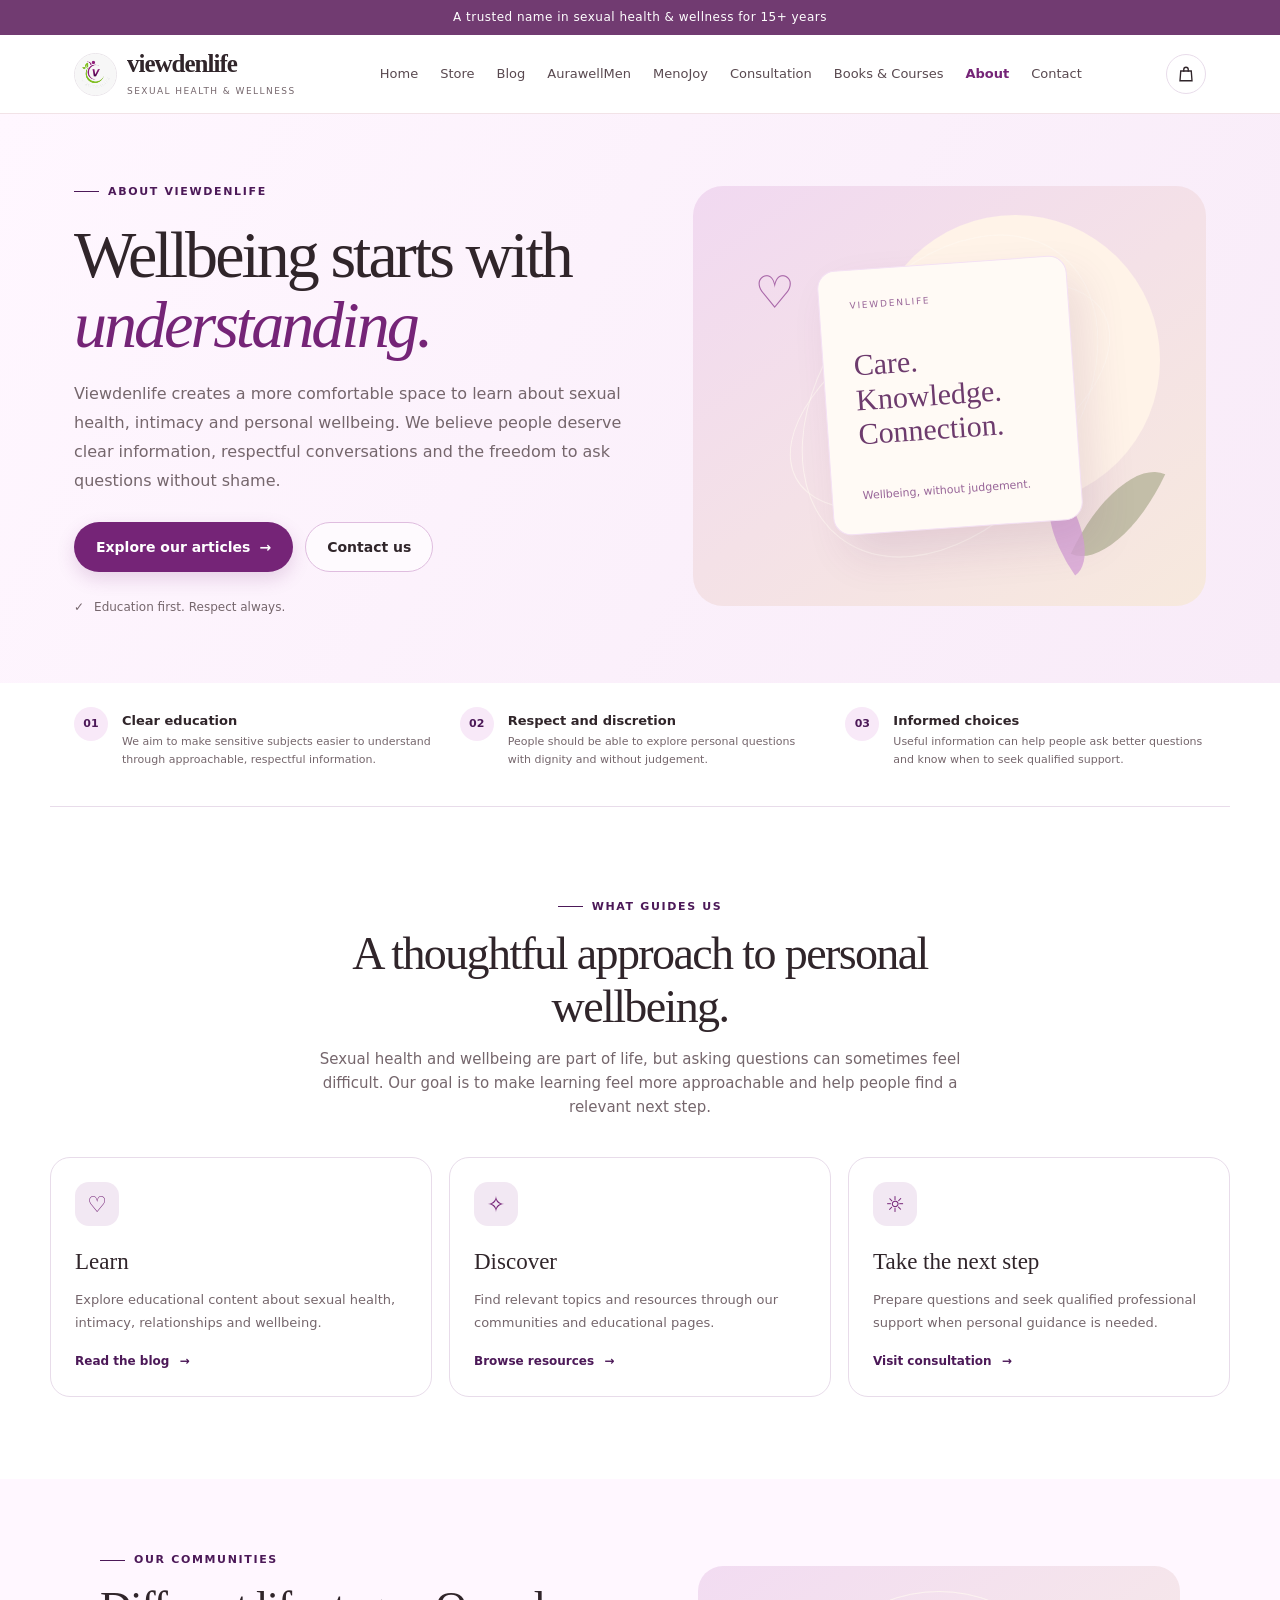
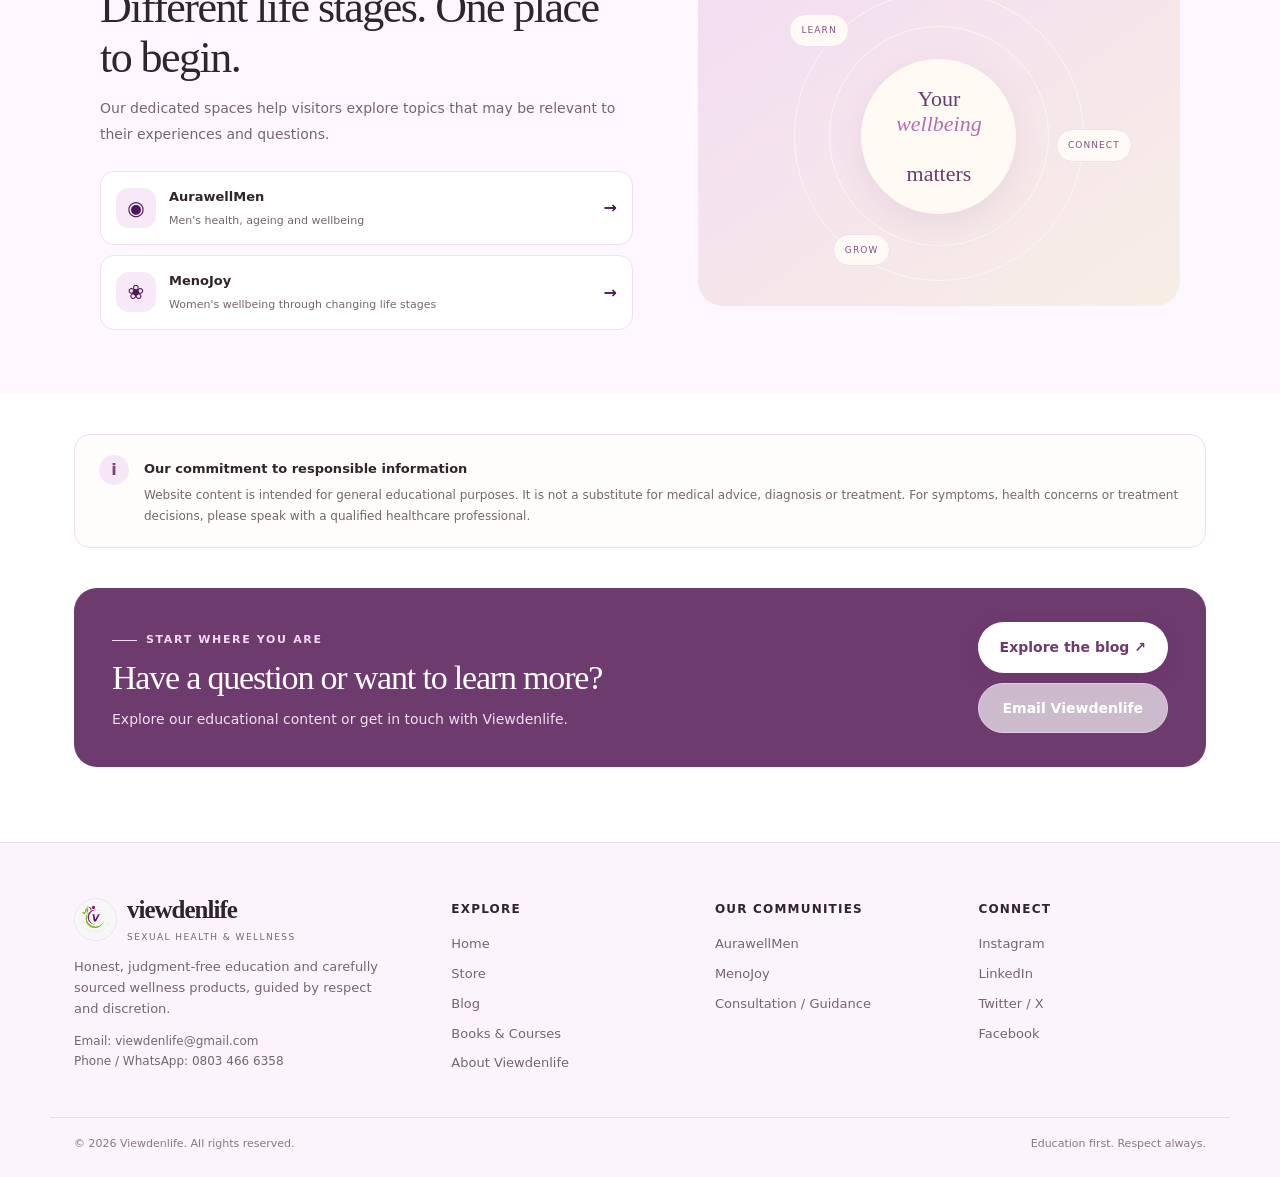
==== commit ff1ef6e4: "changes made to all pages" ====
--- a/about.html
+++ b/about.html
@@ -1,8 +1,8 @@
 <!doctype html>
-<html lang="en"><head><meta charset="utf-8"><meta name="viewport" content="width=device-width, initial-scale=1"><meta name="theme-color" content="#fff8f7"><meta name="description" content="Learn about Viewdenlife, our approach to sexual health education, wellbeing, respect and discretion."><title>About Viewdenlife | Sexual Health &amp; Wellness</title><link rel="icon" type="image/svg+xml" href="favicon.svg"><link rel="stylesheet" href="styles.css"><link rel="stylesheet" href="about.css"></head><body>
+<html lang="en"><head><meta charset="utf-8"><meta name="viewport" content="width=device-width, initial-scale=1"><meta name="theme-color" content="#f2e8f3"><meta name="description" content="Learn about Viewdenlife, our approach to sexual health education, wellbeing, respect and discretion."><title>About Viewdenlife | Sexual Health &amp; Wellness</title><link rel="icon" type="image/jpeg" href="images/logo.jpeg"><link rel="stylesheet" href="css/styles.css"><link rel="stylesheet" href="css/brand.css"><link rel="stylesheet" href="css/about.css"></head><body>
 <div class="announcement">A trusted name in sexual health &amp; wellness for 15+ years</div>
-<header class="site-header"><div class="nav-wrap"><a class="brand" href="index.html" aria-label="Viewdenlife home"><span class="brand-mark">v</span><span><span class="brand-name">viewdenlife</span><span class="brand-tag">Sexual health &amp; wellness</span></span></a><nav class="desktop-nav" aria-label="Main navigation"><a href="index.html">Home</a><a href="store.html">Store</a><a href="blog.html">Blog</a><a href="aurawellmen.html">AurawellMen</a><a href="menojoy.html">MenoJoy</a><a href="consultation.html">Consultation</a><a href="resources.html">Books &amp; Courses</a><a class="active" href="about.html">About</a></nav><div class="nav-actions"><a class="icon-btn" href="store.html" aria-label="Open store"><svg width="18" height="18" viewBox="0 0 24 24" fill="none" stroke="currentColor" stroke-width="1.8"><path d="M5 8h14l1 13H4L5 8Z"/><path d="M9 9V6a3 3 0 0 1 6 0v3"/></svg></a><button class="icon-btn menu-toggle" id="menuToggle" aria-label="Open navigation" aria-expanded="false"><svg id="menuIcon" width="20" height="20" viewBox="0 0 24 24" fill="none" stroke="currentColor" stroke-width="1.8"><path d="M4 7h16M4 12h16M4 17h16"/></svg></button></div></div>
-<nav class="mobile-panel" id="mobilePanel" aria-label="Mobile navigation"><a href="index.html">⌂ <span>Home</span><span class="chevron">›</span></a><a href="store.html">▢ <span>Store</span><span class="chevron">›</span></a><a href="blog.html">▤ <span>Blog</span><span class="chevron">›</span></a><a href="aurawellmen.html">◉ <span>AurawellMen</span><span class="chevron">›</span></a><a href="menojoy.html">♡ <span>MenoJoy</span><span class="chevron">›</span></a><a href="consultation.html">☏ <span>Consultation / Guidance</span><span class="chevron">›</span></a><a href="resources.html">▣ <span>Books &amp; Courses</span><span class="chevron">›</span></a><a class="current" href="about.html">ⓘ <span>About Viewdenlife</span><span class="chevron">›</span></a></nav></header>
+<header class="site-header"><div class="nav-wrap"><a class="brand" href="index.html" aria-label="Viewdenlife home"><span class="brand-logo-wrap"><img class="brand-logo" src="images/logo.jpeg" alt=""></span><span><span class="brand-name">viewdenlife</span><span class="brand-tag">Sexual health &amp; wellness</span></span></a><nav class="desktop-nav" aria-label="Main navigation"><a href="index.html">Home</a><a href="store.html">Store</a><a href="blog.html">Blog</a><a href="aurawellmen.html">AurawellMen</a><a href="menojoy.html">MenoJoy</a><a href="consultation.html">Consultation</a><a href="resources.html">Books &amp; Courses</a><a class="active" href="about.html">About</a><a href="contact.html">Contact</a></nav><div class="nav-actions"><a class="icon-btn" href="store.html" aria-label="Open store"><svg width="18" height="18" viewBox="0 0 24 24" fill="none" stroke="currentColor" stroke-width="1.8"><path d="M5 8h14l1 13H4L5 8Z"/><path d="M9 9V6a3 3 0 0 1 6 0v3"/></svg></a><button class="icon-btn menu-toggle" id="menuToggle" aria-label="Open navigation" aria-expanded="false"><svg id="menuIcon" width="20" height="20" viewBox="0 0 24 24" fill="none" stroke="currentColor" stroke-width="1.8"><path d="M4 7h16M4 12h16M4 17h16"/></svg></button></div></div>
+<nav class="mobile-panel" id="mobilePanel" aria-label="Mobile navigation"><a href="index.html">⌂ <span>Home</span><span class="chevron">›</span></a><a href="store.html">▢ <span>Store</span><span class="chevron">›</span></a><a href="blog.html">▤ <span>Blog</span><span class="chevron">›</span></a><a href="aurawellmen.html">◉ <span>AurawellMen</span><span class="chevron">›</span></a><a href="menojoy.html">♡ <span>MenoJoy</span><span class="chevron">›</span></a><a href="consultation.html">☏ <span>Consultation / Guidance</span><span class="chevron">›</span></a><a href="resources.html">▣ <span>Books &amp; Courses</span><span class="chevron">›</span></a><a class="current" href="about.html">ⓘ <span>About Viewdenlife</span><span class="chevron">›</span></a><a href="contact.html">✉ <span>Contact</span><span class="chevron">›</span></a></nav></header>
 <main>
 <section class="about-hero"><div class="about-hero-inner"><div class="about-copy"><span class="eyebrow">About Viewdenlife</span><h1>Wellbeing starts with <em>understanding.</em></h1><p>Viewdenlife creates a more comfortable space to learn about sexual health, intimacy and personal wellbeing. We believe people deserve clear information, respectful conversations and the freedom to ask questions without shame.</p><div class="about-actions"><a class="btn btn-primary" href="blog.html">Explore our articles <span>→</span></a><a class="btn btn-outline" href="consultation.html">Contact us</a></div><div class="about-trust"><span class="trust-dot">✓</span><span>Education first. Respect always.</span></div></div><div class="about-art" role="img" aria-label="Abstract blush and cream illustration representing care, connection and wellbeing"><div class="about-art-sun"></div><div class="about-art-ring ring-one"></div><div class="about-art-ring ring-two"></div><div class="about-art-card"><span>VIEWDENLIFE</span><strong>Care.<br>Knowledge.<br>Connection.</strong><i>Wellbeing, without judgement.</i></div><div class="about-art-leaf leaf-a"></div><div class="about-art-leaf leaf-b"></div><div class="about-art-heart">♡</div></div></div></section>
 <section class="about-values"><div class="about-value"><span>01</span><div><strong>Clear education</strong><p>We aim to make sensitive subjects easier to understand through approachable, respectful information.</p></div></div><div class="about-value"><span>02</span><div><strong>Respect and discretion</strong><p>People should be able to explore personal questions with dignity and without judgement.</p></div></div><div class="about-value"><span>03</span><div><strong>Informed choices</strong><p>Useful information can help people ask better questions and know when to seek qualified support.</p></div></div></section>
@@ -11,4 +11,4 @@
 <section class="about-note"><span class="note-symbol">i</span><div><strong>Our commitment to responsible information</strong><p>Website content is intended for general educational purposes. It is not a substitute for medical advice, diagnosis or treatment. For symptoms, health concerns or treatment decisions, please speak with a qualified healthcare professional.</p></div></section>
 <section class="about-cta"><div><span class="eyebrow">Start where you are</span><h2>Have a question or want to learn more?</h2><p>Explore our educational content or get in touch with Viewdenlife.</p></div><div class="about-cta-actions"><a class="btn btn-primary" href="blog.html">Explore the blog ↗</a><a class="btn btn-outline" href="mailto:viewdenlife@gmail.com">Email Viewdenlife</a></div></section>
 </main>
-<footer class="footer"><div class="footer-main"><div class="footer-about"><a class="brand" href="index.html"><span class="brand-mark">v</span><span><span class="brand-name">viewdenlife</span><span class="brand-tag">Sexual health &amp; wellness</span></span></a><p>Honest, judgment-free education and carefully sourced wellness products, guided by respect and discretion.</p><p style="font-size:12px">Email: <a href="mailto:viewdenlife@gmail.com">viewdenlife@gmail.com</a><br>Phone / WhatsApp: <a href="tel:+2348034666358">0803 466 6358</a></p></div><div><h4>Explore</h4><div class="footer-links"><a href="index.html">Home</a><a href="store.html">Store</a><a href="blog.html">Blog</a><a href="resources.html">Books &amp; Courses</a><a href="about.html">About Viewdenlife</a></div></div><div><h4>Our communities</h4><div class="footer-links"><a href="aurawellmen.html">AurawellMen</a><a href="menojoy.html">MenoJoy</a><a href="consultation.html">Consultation / Guidance</a></div></div><div><h4>Connect</h4><div class="footer-links"><a href="https://www.instagram.com/viewdenlife/" target="_blank" rel="noopener">Instagram</a><a href="https://www.linkedin.com/company/viewdenlife/" target="_blank" rel="noopener">LinkedIn</a><a href="https://x.com/ViewdenL1FE" target="_blank" rel="noopener">Twitter / X</a><a href="https://www.facebook.com/share/1FNKWxVQ1y/" target="_blank" rel="noopener">Facebook</a></div></div></div><div class="footer-bottom"><span>© <span id="year"></span> Viewdenlife. All rights reserved.</span><span>Education first. Respect always.</span></div></footer><script src="about.js" defer></script></body></html>+<footer class="footer"><div class="footer-main"><div class="footer-about"><a class="brand" href="index.html"><span class="brand-logo-wrap"><img class="brand-logo" src="images/logo.jpeg" alt=""></span><span><span class="brand-name">viewdenlife</span><span class="brand-tag">Sexual health &amp; wellness</span></span></a><p>Honest, judgment-free education and carefully sourced wellness products, guided by respect and discretion.</p><p style="font-size:12px">Email: <a href="mailto:viewdenlife@gmail.com">viewdenlife@gmail.com</a><br>Phone / WhatsApp: <a href="tel:+2348034666358">0803 466 6358</a></p></div><div><h4>Explore</h4><div class="footer-links"><a href="index.html">Home</a><a href="store.html">Store</a><a href="blog.html">Blog</a><a href="resources.html">Books &amp; Courses</a><a href="about.html">About Viewdenlife</a></div></div><div><h4>Our communities</h4><div class="footer-links"><a href="aurawellmen.html">AurawellMen</a><a href="menojoy.html">MenoJoy</a><a href="consultation.html">Consultation / Guidance</a></div></div><div><h4>Connect</h4><div class="footer-links"><a href="https://www.instagram.com/viewdenlife/" target="_blank" rel="noopener">Instagram</a><a href="https://www.linkedin.com/company/viewdenlife/" target="_blank" rel="noopener">LinkedIn</a><a href="https://x.com/ViewdenL1FE" target="_blank" rel="noopener">Twitter / X</a><a href="https://www.facebook.com/share/1FNKWxVQ1y/" target="_blank" rel="noopener">Facebook</a></div></div></div><div class="footer-bottom"><span>© <span id="year"></span> Viewdenlife. All rights reserved.</span><span>Education first. Respect always.</span></div></footer><script src="js/about.js" defer></script></body></html>
--- a/css/styles.css
+++ b/css/styles.css
@@ -0,0 +1,5 @@
+:root{--ink:#30252a;--muted:#75666c;--rose:#C43CC4;--rose-dark:#A82BA8;--blush:#FAE9FA;--cream:#fff9f6;--line:#F0DFF0;--white:#fff;--green:#4E653E;--shadow:0 18px 55px rgba(76,25,88,.09);--radius:22px}*{box-sizing:border-box}html{scroll-behavior:smooth}body{margin:0;font-family:Inter,ui-sans-serif,system-ui,-apple-system,BlinkMacSystemFont,"Segoe UI",sans-serif;color:var(--ink);background:#fff;font-size:16px;line-height:1.6}a{color:inherit;text-decoration:none}button{font:inherit;cursor:pointer}.announcement{background:#713B71;color:#fff;text-align:center;padding:8px 14px;font-size:12px;letter-spacing:.04em}.site-header{position:sticky;top:0;z-index:10;background:rgba(255,255,255,.94);backdrop-filter:blur(14px);border-bottom:1px solid rgba(240,223,227,.85)}.nav-wrap{max-width:1180px;margin:auto;padding:15px 24px;display:flex;align-items:center;justify-content:space-between;gap:22px}.brand{display:flex;align-items:center;gap:10px;min-width:max-content}.brand-mark{height:42px;width:42px;border-radius:15px;background:var(--blush);display:grid;place-items:center;color:var(--rose);font-family:Georgia,serif;font-size:27px;font-weight:700}.brand-name{font-family:Georgia,'Times New Roman',serif;font-size:25px;letter-spacing:-.04em;font-weight:700;line-height:1.1}.brand-tag{font-size:9px;text-transform:uppercase;letter-spacing:.16em;color:var(--muted);display:block;margin-top:4px}.desktop-nav{display:flex;align-items:center;gap:22px;font-size:13px;color:#594950}.desktop-nav a:hover,.footer-links a:hover{color:var(--rose)}.nav-actions{display:flex;align-items:center;gap:13px}.icon-btn{width:40px;height:40px;border:1px solid var(--line);background:#fff;border-radius:50%;display:grid;place-items:center;color:var(--ink)}.menu-toggle{display:none}.btn{display:inline-flex;align-items:center;justify-content:center;gap:9px;border:1px solid transparent;padding:13px 21px;border-radius:999px;font-weight:650;font-size:14px;transition:.2s}.btn-primary{background:var(--rose);color:#fff;box-shadow:0 7px 18px rgba(117,36,119,.17)}.btn-primary:hover{background:var(--rose-dark);transform:translateY(-1px)}.btn-outline{border-color:#DFBDDF;color:var(--ink);background:rgba(255,255,255,.65)}.btn-outline:hover{border-color:var(--rose);color:var(--rose)}.hero{background:var(--cream);overflow:hidden}.hero-inner{max-width:1180px;margin:auto;padding:58px 24px 66px;display:grid;grid-template-columns:1.02fr .98fr;gap:54px;align-items:center}.eyebrow{display:inline-flex;align-items:center;gap:9px;color:var(--rose-dark);font-size:11px;font-weight:750;letter-spacing:.15em;text-transform:uppercase}.eyebrow:before{content:"";width:25px;height:1px;background:currentColor}.hero h1{font-family:Georgia,'Times New Roman',serif;font-size:clamp(43px,5.3vw,68px);font-weight:500;line-height:1.05;letter-spacing:-.045em;margin:20px 0 21px;max-width:570px}.hero h1 em{color:var(--rose);font-weight:500}.hero-copy{font-size:17px;color:var(--muted);max-width:505px;line-height:1.8}.hero-buttons{display:flex;gap:12px;flex-wrap:wrap;margin:28px 0 30px}.trust-row{display:flex;gap:14px;align-items:center;color:var(--muted);font-size:12px}.trust-icon{height:42px;width:42px;flex:none;border-radius:50%;display:grid;place-items:center;background:#F3E0F3;color:var(--rose)}.hero-visual{position:relative;min-height:470px}.hero-photo{position:absolute;inset:0 28px 20px 20px;border-radius:48% 48% 25px 25px;overflow:hidden;background:linear-gradient(145deg,#E8C5E8,#f7e8df)}.hero-photo img{width:100%;height:100%;object-fit:cover;display:block}.photo-wash{position:absolute;inset:0;background:linear-gradient(180deg,rgba(58,33,42,.02),rgba(58,33,42,.18))}.floating-note{position:absolute;bottom:0;left:0;background:#fff;padding:17px 20px;border-radius:17px;box-shadow:var(--shadow);max-width:230px;border:1px solid #F5E7F5}.floating-note strong{display:block;font-family:Georgia,serif;font-size:19px;font-weight:500}.floating-note span{font-size:12px;color:var(--muted)}.round-seal{position:absolute;right:0;top:38px;background:#fff;border:1px solid var(--line);width:108px;height:108px;border-radius:50%;display:grid;place-items:center;text-align:center;color:var(--rose);font-family:Georgia,serif;font-size:16px;line-height:1.2;transform:rotate(8deg);box-shadow:var(--shadow)}.trust-strip{border-top:1px solid #F1E4F1;border-bottom:1px solid #F1E4F1;background:#fff}.trust-strip-inner{max-width:1180px;margin:auto;padding:20px 24px;display:flex;justify-content:space-between;align-items:center;gap:16px;flex-wrap:wrap}.trust-item{display:flex;gap:10px;align-items:center;font-size:12px;color:#66545c}.trust-item svg{color:var(--rose);flex:none}.section{padding:82px 24px}.section-inner{max-width:1180px;margin:auto}.section-head{text-align:center;max-width:670px;margin:0 auto 38px}.section-head .eyebrow{justify-content:center}.section h2{font-family:Georgia,'Times New Roman',serif;font-size:clamp(32px,4vw,46px);line-height:1.15;letter-spacing:-.035em;font-weight:500;margin:13px 0}.section-head p{color:var(--muted);margin:0;font-size:15px}.offer-grid{display:grid;grid-template-columns:repeat(4,1fr);gap:16px}.offer-card{border:1px solid var(--line);border-radius:20px;padding:25px 22px;background:#fff;min-height:220px;transition:transform .2s,box-shadow .2s}.offer-card:hover{transform:translateY(-4px);box-shadow:var(--shadow)}.offer-icon{width:48px;height:48px;border-radius:15px;display:grid;place-items:center;background:var(--blush);color:var(--rose);margin-bottom:20px}.offer-card h3{font-family:Georgia,serif;font-size:21px;font-weight:500;margin:0 0 9px}.offer-card p{font-size:13px;color:var(--muted);margin:0 0 18px}.text-link{font-size:13px;color:var(--rose-dark);font-weight:700;display:inline-flex;gap:8px;align-items:center}.split-section{background:#FFF7FF}.split-grid{display:grid;grid-template-columns:.92fr 1.08fr;gap:65px;align-items:center}.editorial-visual{min-height:400px;border-radius:26px;background:linear-gradient(145deg,#F3DBF3,#f8eee5);position:relative;overflow:hidden}.editorial-visual img{width:100%;height:100%;min-height:400px;object-fit:cover;display:block}.editorial-label{position:absolute;left:20px;bottom:20px;padding:15px 18px;background:rgba(255,255,255,.92);border-radius:14px;font-family:Georgia,serif;font-size:18px}.split-copy h2{font-family:Georgia,serif;font-weight:500;letter-spacing:-.04em;font-size:clamp(34px,4vw,48px);line-height:1.12;margin:15px 0 20px}.split-copy p{color:var(--muted);font-size:15px}.value-list{display:grid;grid-template-columns:1fr 1fr;gap:17px;margin:27px 0}.value-item{display:flex;gap:10px;font-size:13px;font-weight:650;align-items:flex-start}.check{width:23px;height:23px;flex:none;border-radius:50%;background:#E8EFE4;color:var(--green);display:grid;place-items:center;font-size:13px}.vertical-grid{display:grid;grid-template-columns:1fr 1fr;gap:20px}.vertical-card{border-radius:24px;overflow:hidden;min-height:300px;position:relative;color:white;display:flex;align-items:flex-end;background:#55444a}.vertical-card img{position:absolute;inset:0;width:100%;height:100%;object-fit:cover;transition:transform .5s}.vertical-card:hover img{transform:scale(1.04)}.vertical-card:after{content:"";position:absolute;inset:0;background:linear-gradient(180deg,rgba(31,24,29,.04),rgba(31,24,29,.83))}.vertical-content{position:relative;z-index:1;padding:27px;max-width:450px}.vertical-content .small-label{font-size:10px;text-transform:uppercase;letter-spacing:.17em;color:#F8DCF8;font-weight:700}.vertical-content h3{font-family:Georgia,serif;font-size:31px;font-weight:500;margin:7px 0}.vertical-content p{font-size:13px;color:#F7EDF7;margin:0 0 15px}.vertical-content a{font-size:13px;font-weight:700;border-bottom:1px solid rgba(255,255,255,.65);padding-bottom:3px}.consult-banner{padding:0 24px 82px}.consult-inner{max-width:1180px;margin:auto;background:#6D3B6D;color:#fff;border-radius:25px;padding:42px 48px;display:flex;align-items:center;justify-content:space-between;gap:28px}.consult-inner h2{font-family:Georgia,serif;font-size:clamp(28px,3.3vw,40px);line-height:1.15;font-weight:500;margin:0 0 10px}.consult-inner p{color:#F2DFF2;font-size:14px;margin:0;max-width:620px}.consult-inner .btn{background:#fff;color:#6D3B6D;flex:none}.footer{background:#FCF4FC;border-top:1px solid var(--line)}.footer-main{max-width:1180px;margin:auto;padding:53px 24px 34px;display:grid;grid-template-columns:1.5fr 1fr 1fr 1fr;gap:36px}.footer-about p{font-size:13px;color:var(--muted);max-width:310px}.footer h4{font-size:12px;text-transform:uppercase;letter-spacing:.1em;margin:4px 0 15px}.footer-links{display:grid;gap:9px;font-size:13px;color:var(--muted)}.footer-bottom{max-width:1180px;margin:auto;border-top:1px solid var(--line);padding:17px 24px 25px;display:flex;justify-content:space-between;gap:12px;flex-wrap:wrap;font-size:11px;color:#8a777f}.mobile-panel{display:none}.notice{position:fixed;bottom:18px;left:50%;transform:translateX(-50%);background:#30252a;color:#fff;padding:11px 17px;border-radius:12px;font-size:13px;box-shadow:var(--shadow);z-index:30;display:none;max-width:calc(100% - 28px);text-align:center}.notice.show{display:block}
+@media(max-width:980px){.desktop-nav{gap:13px}.desktop-nav a{font-size:12px}.nav-actions .btn{display:none}.hero-inner{gap:28px}.hero-visual{min-height:420px}.offer-grid{grid-template-columns:repeat(2,1fr)}.split-grid{gap:35px}.footer-main{grid-template-columns:1.4fr 1fr 1fr}.footer-main>div:last-child{grid-column:2/4}}
+@media(max-width:720px){.announcement{font-size:10px;padding:7px 10px}.nav-wrap{padding:12px 17px}.brand-mark{width:38px;height:38px}.brand-name{font-size:23px}.brand-tag{font-size:8px}.desktop-nav{display:none}.nav-actions{gap:8px}.nav-actions .search-btn{display:none}.menu-toggle{display:grid}.mobile-panel{display:none;background:#fff;border-top:1px solid var(--line);padding:8px 14px 15px}.mobile-panel.open{display:block}.mobile-panel a{display:flex;align-items:center;gap:13px;padding:13px 14px;border-radius:12px;font-size:14px;font-weight:600}.mobile-panel a:first-child{background:#FBEDFB;color:var(--rose-dark)}.mobile-panel a svg{color:var(--rose);flex:none}.mobile-panel a .chevron{margin-left:auto;color:#b6a5ab}.hero-inner{grid-template-columns:1fr;padding:39px 19px 42px;gap:28px}.hero h1{font-size:46px;margin:16px 0}.hero-copy{font-size:15px;line-height:1.75}.hero-buttons{margin:23px 0;display:grid;grid-template-columns:1fr 1fr}.hero-buttons .btn{padding:12px 10px;font-size:12px}.trust-row{font-size:11px}.hero-visual{min-height:355px;margin:0 5px}.hero-photo{inset:0 17px 15px 15px;border-radius:48% 48% 20px 20px}.round-seal{width:83px;height:83px;top:20px;font-size:12px}.floating-note{padding:12px 14px;max-width:195px}.floating-note strong{font-size:16px}.floating-note span{font-size:10px}.trust-strip-inner{padding:17px 19px;display:grid;grid-template-columns:1fr 1fr;gap:15px}.trust-item{font-size:11px;align-items:flex-start}.trust-item svg{width:18px;height:18px}.section{padding:58px 19px}.section-head{margin-bottom:27px}.section-head p{font-size:14px}.offer-grid{gap:11px}.offer-card{padding:18px 15px;min-height:205px;border-radius:17px}.offer-icon{width:42px;height:42px;margin-bottom:15px}.offer-card h3{font-size:19px}.offer-card p{font-size:12px}.text-link{font-size:12px}.split-grid{grid-template-columns:1fr;gap:28px}.editorial-visual,.editorial-visual img{min-height:300px}.split-copy h2{font-size:38px}.value-list{gap:14px}.value-item{font-size:12px}.vertical-grid{grid-template-columns:1fr;gap:14px}.vertical-card{min-height:270px}.vertical-content{padding:23px}.vertical-content h3{font-size:28px}.consult-banner{padding:0 19px 58px}.consult-inner{padding:29px 23px;display:block}.consult-inner h2{font-size:31px}.consult-inner p{margin-bottom:20px}.consult-inner .btn{width:100%}.footer-main{grid-template-columns:1fr 1fr;gap:28px;padding:39px 19px 27px}.footer-about{grid-column:1/-1}.footer-main>div:last-child{grid-column:auto}.footer-bottom{padding:16px 19px 22px}.footer-bottom span{width:100%}}
+@media(max-width:360px){.hero h1{font-size:40px}.hero-buttons{grid-template-columns:1fr}.offer-grid{grid-template-columns:1fr}.offer-card{min-height:unset}.trust-strip-inner{grid-template-columns:1fr}.footer-main{gap:22px}}
+@media(min-width:721px){.mobile-panel{display:none!important}}
--- a/css/brand.css
+++ b/css/brand.css
@@ -0,0 +1,62 @@
+:root {
+  --rose: #752477;
+  --rose-dark: #4c1958;
+  --blush: #f2e8f3;
+  --line: #e8dcea;
+  --green: #4f7d20;
+}
+
+.brand-logo-wrap {
+  display: grid;
+  width: 43px;
+  height: 43px;
+  flex: none;
+  overflow: hidden;
+  place-items: center;
+  border: 1px solid #e9e4e9;
+  border-radius: 50%;
+  background: #fff;
+}
+
+.brand-logo {
+  display: block;
+  width: 100%;
+  height: 100%;
+  object-fit: cover;
+}
+
+.site-header .desktop-nav a.active,
+.site-header .desktop-nav a:hover,
+.footer-links a:hover {
+  color: var(--rose);
+}
+
+.site-header .desktop-nav a.active {
+  font-weight: 750;
+}
+
+.site-header .btn-primary {
+  background: var(--rose);
+  box-shadow: 0 7px 18px rgba(117, 36, 119, .16);
+}
+
+.site-header .btn-primary:hover {
+  background: var(--rose-dark);
+}
+
+.site-header .mobile-panel a.current,
+.site-header .mobile-panel a:first-child.current {
+  background: var(--blush);
+  color: var(--rose);
+}
+
+.site-header .mobile-panel a:hover {
+  color: var(--rose);
+}
+
+@media (max-width: 720px) {
+  .brand-logo-wrap {
+    width: 38px;
+    height: 38px;
+  }
+}
--- a/css/about.css
+++ b/css/about.css
@@ -0,0 +1,4 @@
+/* About Viewdenlife page styles; shared site styles are in styles.css */
+.about-hero{background:linear-gradient(120deg,#FFF7FF,#F8EBF8);overflow:hidden}.about-hero-inner{max-width:1180px;margin:auto;padding:60px 24px 66px;display:grid;grid-template-columns:1.05fr .95fr;gap:52px;align-items:center}.about-copy h1{font-family:Georgia,'Times New Roman',serif;font-size:clamp(43px,5.2vw,66px);font-weight:500;line-height:1.06;letter-spacing:-.045em;margin:20px 0}.about-copy h1 em{color:var(--rose);font-weight:500}.about-copy>p{font-size:16px;line-height:1.8;color:var(--muted);max-width:550px}.about-actions{display:flex;gap:12px;flex-wrap:wrap;margin:26px 0}.about-trust{display:flex;align-items:center;gap:10px;font-size:12px;color:var(--muted)}.about-art{position:relative;min-height:420px;border-radius:30px;background:linear-gradient(145deg,#F1D9F1,#f7e9dd);overflow:hidden;display:grid;place-items:center}.about-art-sun{position:absolute;width:290px;height:290px;border-radius:50%;background:#fff3e8;right:9%;top:7%}.about-art-ring{position:absolute;border:1px solid #fff9f1a8;border-radius:50%;transform:rotate(-28deg)}.ring-one{width:350px;height:180px}.ring-two{width:250px;height:360px;transform:rotate(38deg)}.about-art-card{position:relative;z-index:2;background:#fffaf5;border:1px solid #F4E1F4;border-radius:18px;padding:28px 30px;width:250px;min-height:265px;box-shadow:14px 22px 42px #6D3B6D20;transform:rotate(-4deg);display:flex;flex-direction:column}.about-art-card span{font-size:9px;letter-spacing:.2em;color:#986598}.about-art-card strong{font-family:Georgia,serif;font-size:30px;line-height:1.15;font-weight:500;color:#6D3B6D;margin:auto 0}.about-art-card i{font-size:11px;color:#986598;font-style:normal}.about-art-leaf{position:absolute;width:52px;height:112px;border-radius:100% 0 100% 0;background:#b7b49a;opacity:.8}.leaf-a{right:12%;bottom:36px;transform:rotate(25deg)}.leaf-b{right:22%;bottom:20px;transform:rotate(-35deg) scale(.75);background:#D6A3D6}.about-art-heart{position:absolute;left:12%;top:17%;font-size:45px;color:#A866A8}.about-values{display:grid;grid-template-columns:repeat(3,1fr);max-width:1180px;margin:auto;padding:24px;border-bottom:1px solid var(--line);gap:25px}.about-value{display:grid;grid-template-columns:36px 1fr;gap:12px;align-content:start}.about-value>span{grid-row:span 2;display:grid;place-items:center;width:34px;height:34px;background:#F8E9F8;border-radius:50%;color:var(--rose-dark);font-size:11px;font-weight:700}.about-value strong{font-size:13px;margin:1px 0 5px}.about-value p{font-size:11px;color:var(--muted);line-height:1.7;margin:0}.about-mission{background:#fff}.about-pillars{display:grid;grid-template-columns:repeat(3,1fr);gap:17px}.about-pillars article{border:1px solid var(--line);border-radius:20px;padding:24px;display:flex;flex-direction:column;min-height:220px}.pillar-icon{width:44px;height:44px;border-radius:14px;display:grid;place-items:center;background:var(--blush);color:var(--rose);font-size:22px}.about-pillars h3{font-family:Georgia,serif;font-size:23px;font-weight:500;margin:18px 0 8px}.about-pillars p{font-size:13px;line-height:1.75;color:var(--muted);margin:0 0 18px}.about-pillars a{margin-top:auto;font-size:12px;font-weight:750;color:var(--rose-dark)}.about-pillars a span{padding-left:6px}.about-communities{background:#FFF7FF;padding:64px 24px}.about-communities-inner{max-width:1080px;margin:auto;display:grid;grid-template-columns:1.05fr .95fr;gap:65px;align-items:center}.communities-copy h2,.about-cta h2{font-family:Georgia,serif;font-weight:500;font-size:clamp(32px,4vw,44px);line-height:1.13;letter-spacing:-.035em;margin:14px 0}.communities-copy>p,.about-cta p{font-size:14px;line-height:1.8;color:var(--muted)}.community-links{display:grid;gap:10px;margin-top:24px}.community-links>a{display:flex;align-items:center;gap:13px;padding:15px;border:1px solid #EFDEEF;border-radius:14px;background:#fff;text-decoration:none}.community-symbol{width:40px;height:40px;border-radius:13px;background:#F8E9F8;color:var(--rose-dark);display:grid;place-items:center;font-size:20px}.community-links>a>span:nth-child(2){display:grid;gap:4px;flex:1}.community-links strong{font-size:13px;color:var(--ink)}.community-links small{font-size:11px;color:var(--muted)}.community-links b{color:var(--rose-dark)}.communities-art{position:relative;min-height:340px;border-radius:25px;background:linear-gradient(145deg,#F2DCF2,#f8eee5);display:grid;place-items:center;overflow:hidden}.community-orbit{position:absolute;border:1px solid #fff9f1c9;border-radius:50%}.orbit-a{width:290px;height:290px}.orbit-b{width:220px;height:220px}.community-center{position:relative;z-index:2;width:155px;height:155px;border-radius:50%;display:grid;place-content:center;text-align:center;background:#fffaf4;color:#6D3B6D;font-family:Georgia,serif;font-size:22px;line-height:1.15;box-shadow:0 12px 32px #6D3B6D15}.community-center em{color:#B46DB4;font-weight:400}.orbit-label{position:absolute;background:#fffaf5;border:1px solid #F0DFF0;padding:8px 11px;border-radius:20px;font-size:9px;letter-spacing:.12em;color:#815181}.label-a{top:48px;left:19%}.label-b{right:10%;top:48%}.label-c{bottom:40px;left:28%}.about-note{max-width:1132px;margin:40px auto;padding:20px 24px;display:flex;gap:15px;align-items:flex-start;border:1px solid #EFDEEF;background:#fffdfb;border-radius:16px}.note-symbol{display:grid;place-items:center;flex:none;width:30px;height:30px;border-radius:50%;background:#F6E7F6;color:#7B457B;font-weight:700}.about-note strong{font-size:13px}.about-note p{font-size:12px;line-height:1.75;color:var(--muted);margin:5px 0 0}.about-cta{max-width:1132px;margin:0 auto 75px;padding:34px 38px;border-radius:23px;background:#6D3B6D;color:#fff;display:flex;justify-content:space-between;align-items:center;gap:28px}.about-cta .eyebrow{color:#F4D7F4}.about-cta h2{font-size:34px;margin:10px 0;color:#fff}.about-cta p{color:#F0DFF0;margin:0;max-width:590px}.about-cta-actions{display:flex;flex-direction:column;gap:10px;min-width:190px}.about-cta .btn-primary{background:#fff;color:#6D3B6D}.about-cta .btn-outline{border-color:#E8CBE8;color:#fff}
+@media(max-width:980px){.about-hero-inner{gap:28px}.about-values{gap:15px}.about-communities-inner{gap:35px}.about-cta{margin-left:24px;margin-right:24px}}
+@media(max-width:720px){.about-hero-inner{grid-template-columns:1fr;padding:40px 19px 42px;gap:27px}.about-copy h1{font-size:45px;margin:16px 0}.about-copy>p{font-size:14px}.about-actions{display:grid;grid-template-columns:1fr 1fr}.about-actions .btn{font-size:12px;padding:12px 10px}.about-art{min-height:330px}.about-values{grid-template-columns:1fr;padding:20px 19px;gap:16px}.about-pillars{grid-template-columns:1fr;gap:12px}.about-pillars article{min-height:unset;padding:20px}.about-communities{padding:45px 19px}.about-communities-inner{grid-template-columns:1fr;gap:28px}.communities-art{min-height:285px}.about-note{margin:25px 19px;padding:17px}.about-cta{margin:0 19px 55px;padding:27px 22px;display:block}.about-cta h2{font-size:30px}.about-cta-actions{margin-top:20px}.about-cta-actions .btn{width:100%}}
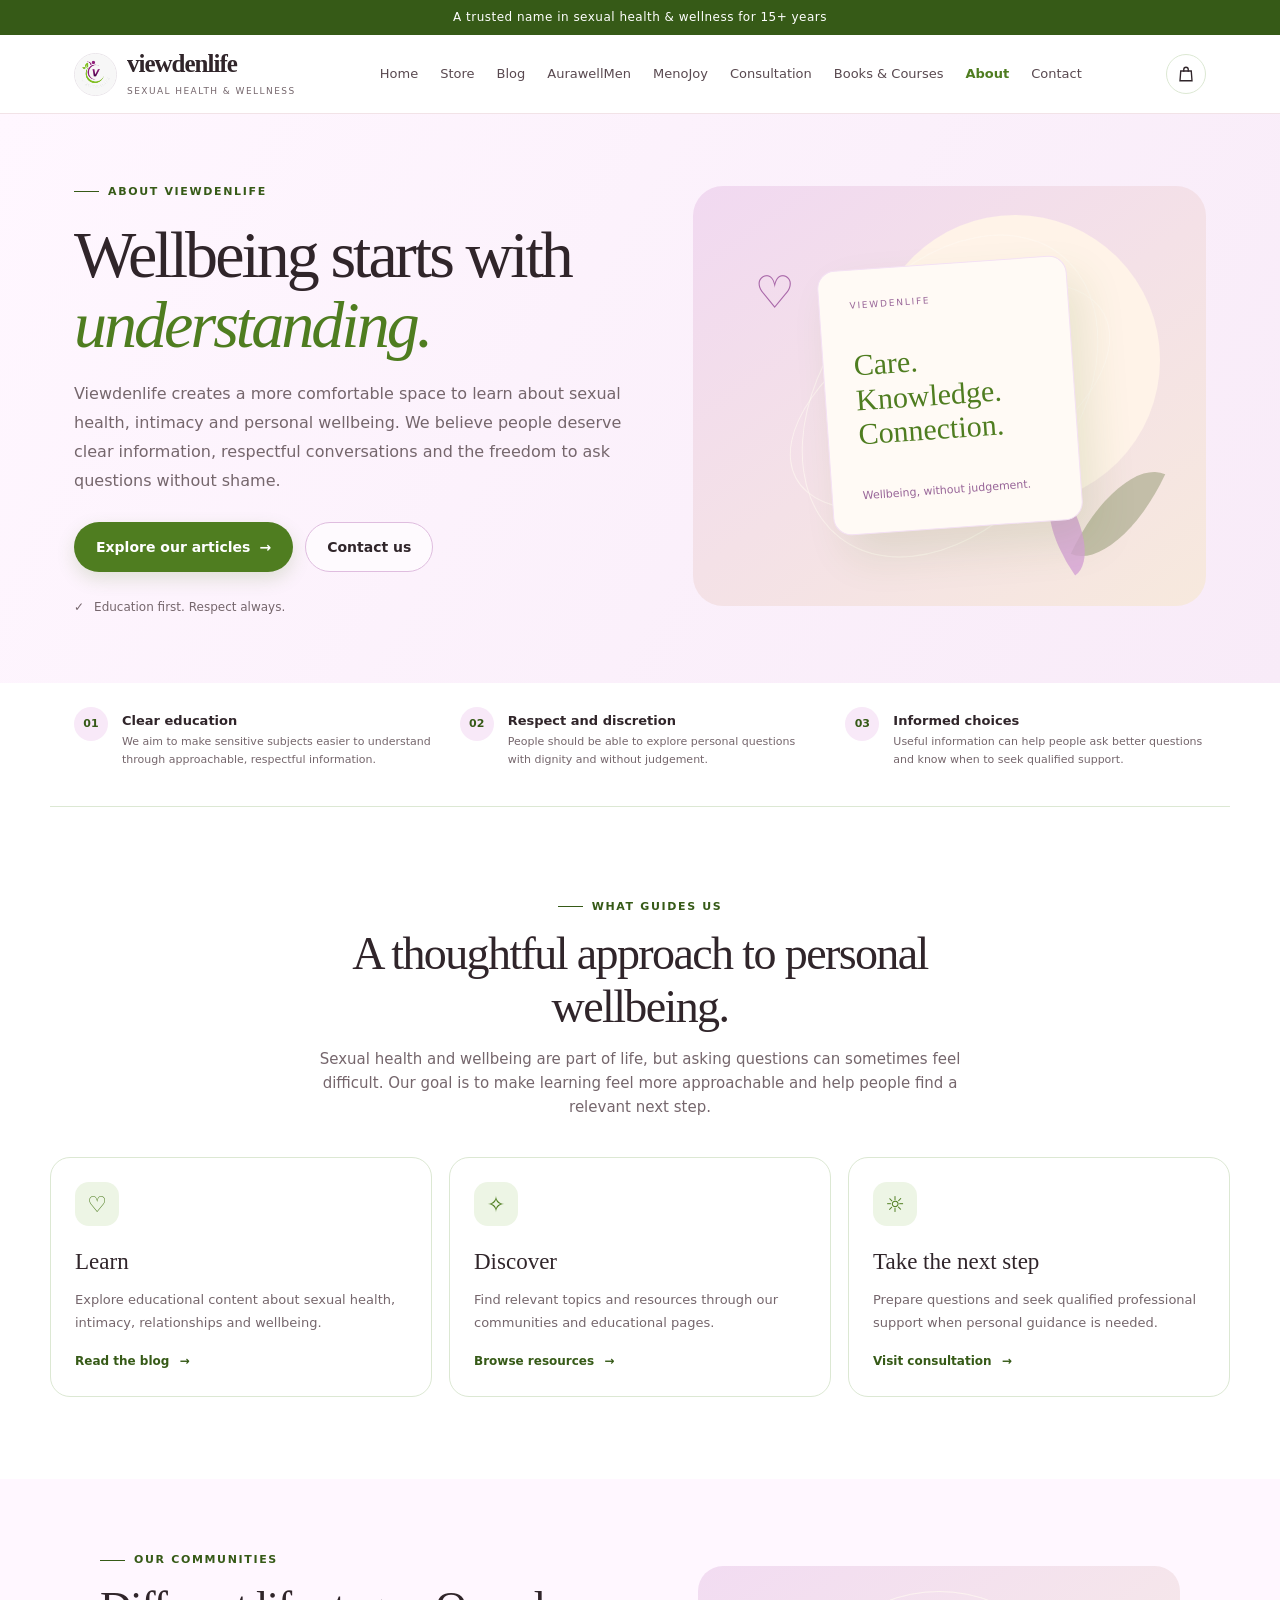
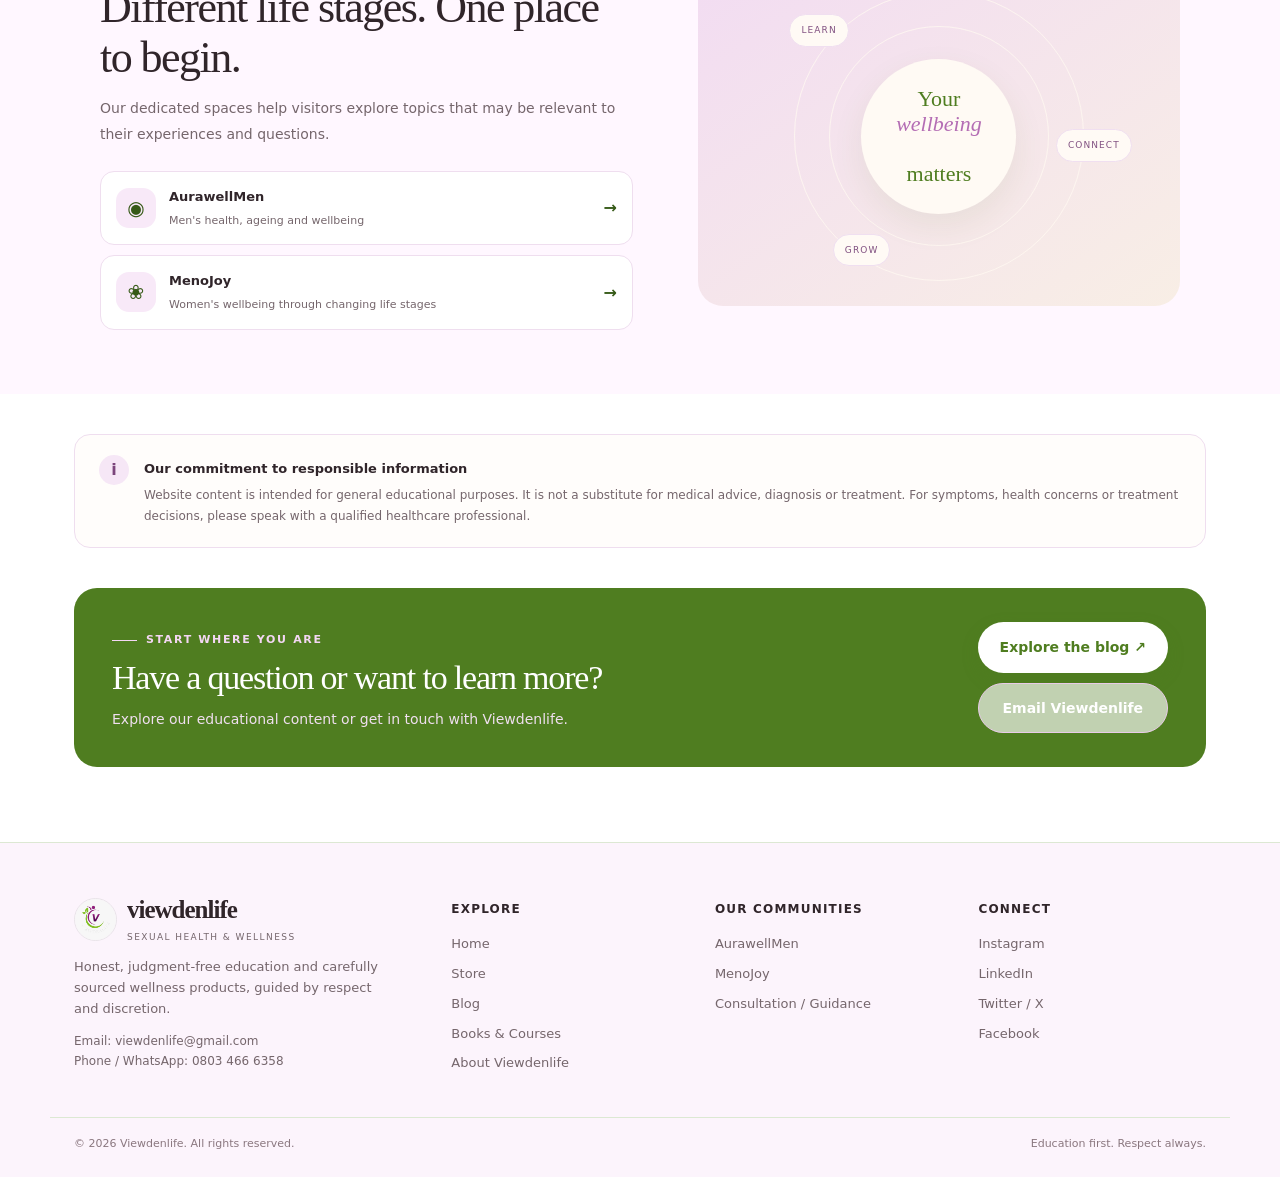
==== commit ac660c44: "change color" ====
--- a/about.html
+++ b/about.html
@@ -1,5 +1,5 @@
 <!doctype html>
-<html lang="en"><head><meta charset="utf-8"><meta name="viewport" content="width=device-width, initial-scale=1"><meta name="theme-color" content="#f2e8f3"><meta name="description" content="Learn about Viewdenlife, our approach to sexual health education, wellbeing, respect and discretion."><title>About Viewdenlife | Sexual Health &amp; Wellness</title><link rel="icon" type="image/jpeg" href="images/logo.jpeg"><link rel="stylesheet" href="css/styles.css"><link rel="stylesheet" href="css/brand.css"><link rel="stylesheet" href="css/about.css"></head><body>
+<html lang="en"><head><meta charset="utf-8"><meta name="viewport" content="width=device-width, initial-scale=1"><meta name="theme-color" content="#edf5e5"><meta name="description" content="Learn about Viewdenlife, our approach to sexual health education, wellbeing, respect and discretion."><title>About Viewdenlife | Sexual Health &amp; Wellness</title><link rel="icon" type="image/jpeg" href="images/logo.jpeg"><link rel="stylesheet" href="css/styles.css"><link rel="stylesheet" href="css/brand.css"><link rel="stylesheet" href="css/about.css"></head><body>
 <div class="announcement">A trusted name in sexual health &amp; wellness for 15+ years</div>
 <header class="site-header"><div class="nav-wrap"><a class="brand" href="index.html" aria-label="Viewdenlife home"><span class="brand-logo-wrap"><img class="brand-logo" src="images/logo.jpeg" alt=""></span><span><span class="brand-name">viewdenlife</span><span class="brand-tag">Sexual health &amp; wellness</span></span></a><nav class="desktop-nav" aria-label="Main navigation"><a href="index.html">Home</a><a href="store.html">Store</a><a href="blog.html">Blog</a><a href="aurawellmen.html">AurawellMen</a><a href="menojoy.html">MenoJoy</a><a href="consultation.html">Consultation</a><a href="resources.html">Books &amp; Courses</a><a class="active" href="about.html">About</a><a href="contact.html">Contact</a></nav><div class="nav-actions"><a class="icon-btn" href="store.html" aria-label="Open store"><svg width="18" height="18" viewBox="0 0 24 24" fill="none" stroke="currentColor" stroke-width="1.8"><path d="M5 8h14l1 13H4L5 8Z"/><path d="M9 9V6a3 3 0 0 1 6 0v3"/></svg></a><button class="icon-btn menu-toggle" id="menuToggle" aria-label="Open navigation" aria-expanded="false"><svg id="menuIcon" width="20" height="20" viewBox="0 0 24 24" fill="none" stroke="currentColor" stroke-width="1.8"><path d="M4 7h16M4 12h16M4 17h16"/></svg></button></div></div>
 <nav class="mobile-panel" id="mobilePanel" aria-label="Mobile navigation"><a href="index.html">⌂ <span>Home</span><span class="chevron">›</span></a><a href="store.html">▢ <span>Store</span><span class="chevron">›</span></a><a href="blog.html">▤ <span>Blog</span><span class="chevron">›</span></a><a href="aurawellmen.html">◉ <span>AurawellMen</span><span class="chevron">›</span></a><a href="menojoy.html">♡ <span>MenoJoy</span><span class="chevron">›</span></a><a href="consultation.html">☏ <span>Consultation / Guidance</span><span class="chevron">›</span></a><a href="resources.html">▣ <span>Books &amp; Courses</span><span class="chevron">›</span></a><a class="current" href="about.html">ⓘ <span>About Viewdenlife</span><span class="chevron">›</span></a><a href="contact.html">✉ <span>Contact</span><span class="chevron">›</span></a></nav></header>
--- a/css/styles.css
+++ b/css/styles.css
@@ -1,5 +1,7 @@
-:root{--ink:#30252a;--muted:#75666c;--rose:#C43CC4;--rose-dark:#A82BA8;--blush:#FAE9FA;--cream:#fff9f6;--line:#F0DFF0;--white:#fff;--green:#4E653E;--shadow:0 18px 55px rgba(76,25,88,.09);--radius:22px}*{box-sizing:border-box}html{scroll-behavior:smooth}body{margin:0;font-family:Inter,ui-sans-serif,system-ui,-apple-system,BlinkMacSystemFont,"Segoe UI",sans-serif;color:var(--ink);background:#fff;font-size:16px;line-height:1.6}a{color:inherit;text-decoration:none}button{font:inherit;cursor:pointer}.announcement{background:#713B71;color:#fff;text-align:center;padding:8px 14px;font-size:12px;letter-spacing:.04em}.site-header{position:sticky;top:0;z-index:10;background:rgba(255,255,255,.94);backdrop-filter:blur(14px);border-bottom:1px solid rgba(240,223,227,.85)}.nav-wrap{max-width:1180px;margin:auto;padding:15px 24px;display:flex;align-items:center;justify-content:space-between;gap:22px}.brand{display:flex;align-items:center;gap:10px;min-width:max-content}.brand-mark{height:42px;width:42px;border-radius:15px;background:var(--blush);display:grid;place-items:center;color:var(--rose);font-family:Georgia,serif;font-size:27px;font-weight:700}.brand-name{font-family:Georgia,'Times New Roman',serif;font-size:25px;letter-spacing:-.04em;font-weight:700;line-height:1.1}.brand-tag{font-size:9px;text-transform:uppercase;letter-spacing:.16em;color:var(--muted);display:block;margin-top:4px}.desktop-nav{display:flex;align-items:center;gap:22px;font-size:13px;color:#594950}.desktop-nav a:hover,.footer-links a:hover{color:var(--rose)}.nav-actions{display:flex;align-items:center;gap:13px}.icon-btn{width:40px;height:40px;border:1px solid var(--line);background:#fff;border-radius:50%;display:grid;place-items:center;color:var(--ink)}.menu-toggle{display:none}.btn{display:inline-flex;align-items:center;justify-content:center;gap:9px;border:1px solid transparent;padding:13px 21px;border-radius:999px;font-weight:650;font-size:14px;transition:.2s}.btn-primary{background:var(--rose);color:#fff;box-shadow:0 7px 18px rgba(117,36,119,.17)}.btn-primary:hover{background:var(--rose-dark);transform:translateY(-1px)}.btn-outline{border-color:#DFBDDF;color:var(--ink);background:rgba(255,255,255,.65)}.btn-outline:hover{border-color:var(--rose);color:var(--rose)}.hero{background:var(--cream);overflow:hidden}.hero-inner{max-width:1180px;margin:auto;padding:58px 24px 66px;display:grid;grid-template-columns:1.02fr .98fr;gap:54px;align-items:center}.eyebrow{display:inline-flex;align-items:center;gap:9px;color:var(--rose-dark);font-size:11px;font-weight:750;letter-spacing:.15em;text-transform:uppercase}.eyebrow:before{content:"";width:25px;height:1px;background:currentColor}.hero h1{font-family:Georgia,'Times New Roman',serif;font-size:clamp(43px,5.3vw,68px);font-weight:500;line-height:1.05;letter-spacing:-.045em;margin:20px 0 21px;max-width:570px}.hero h1 em{color:var(--rose);font-weight:500}.hero-copy{font-size:17px;color:var(--muted);max-width:505px;line-height:1.8}.hero-buttons{display:flex;gap:12px;flex-wrap:wrap;margin:28px 0 30px}.trust-row{display:flex;gap:14px;align-items:center;color:var(--muted);font-size:12px}.trust-icon{height:42px;width:42px;flex:none;border-radius:50%;display:grid;place-items:center;background:#F3E0F3;color:var(--rose)}.hero-visual{position:relative;min-height:470px}.hero-photo{position:absolute;inset:0 28px 20px 20px;border-radius:48% 48% 25px 25px;overflow:hidden;background:linear-gradient(145deg,#E8C5E8,#f7e8df)}.hero-photo img{width:100%;height:100%;object-fit:cover;display:block}.photo-wash{position:absolute;inset:0;background:linear-gradient(180deg,rgba(58,33,42,.02),rgba(58,33,42,.18))}.floating-note{position:absolute;bottom:0;left:0;background:#fff;padding:17px 20px;border-radius:17px;box-shadow:var(--shadow);max-width:230px;border:1px solid #F5E7F5}.floating-note strong{display:block;font-family:Georgia,serif;font-size:19px;font-weight:500}.floating-note span{font-size:12px;color:var(--muted)}.round-seal{position:absolute;right:0;top:38px;background:#fff;border:1px solid var(--line);width:108px;height:108px;border-radius:50%;display:grid;place-items:center;text-align:center;color:var(--rose);font-family:Georgia,serif;font-size:16px;line-height:1.2;transform:rotate(8deg);box-shadow:var(--shadow)}.trust-strip{border-top:1px solid #F1E4F1;border-bottom:1px solid #F1E4F1;background:#fff}.trust-strip-inner{max-width:1180px;margin:auto;padding:20px 24px;display:flex;justify-content:space-between;align-items:center;gap:16px;flex-wrap:wrap}.trust-item{display:flex;gap:10px;align-items:center;font-size:12px;color:#66545c}.trust-item svg{color:var(--rose);flex:none}.section{padding:82px 24px}.section-inner{max-width:1180px;margin:auto}.section-head{text-align:center;max-width:670px;margin:0 auto 38px}.section-head .eyebrow{justify-content:center}.section h2{font-family:Georgia,'Times New Roman',serif;font-size:clamp(32px,4vw,46px);line-height:1.15;letter-spacing:-.035em;font-weight:500;margin:13px 0}.section-head p{color:var(--muted);margin:0;font-size:15px}.offer-grid{display:grid;grid-template-columns:repeat(4,1fr);gap:16px}.offer-card{border:1px solid var(--line);border-radius:20px;padding:25px 22px;background:#fff;min-height:220px;transition:transform .2s,box-shadow .2s}.offer-card:hover{transform:translateY(-4px);box-shadow:var(--shadow)}.offer-icon{width:48px;height:48px;border-radius:15px;display:grid;place-items:center;background:var(--blush);color:var(--rose);margin-bottom:20px}.offer-card h3{font-family:Georgia,serif;font-size:21px;font-weight:500;margin:0 0 9px}.offer-card p{font-size:13px;color:var(--muted);margin:0 0 18px}.text-link{font-size:13px;color:var(--rose-dark);font-weight:700;display:inline-flex;gap:8px;align-items:center}.split-section{background:#FFF7FF}.split-grid{display:grid;grid-template-columns:.92fr 1.08fr;gap:65px;align-items:center}.editorial-visual{min-height:400px;border-radius:26px;background:linear-gradient(145deg,#F3DBF3,#f8eee5);position:relative;overflow:hidden}.editorial-visual img{width:100%;height:100%;min-height:400px;object-fit:cover;display:block}.editorial-label{position:absolute;left:20px;bottom:20px;padding:15px 18px;background:rgba(255,255,255,.92);border-radius:14px;font-family:Georgia,serif;font-size:18px}.split-copy h2{font-family:Georgia,serif;font-weight:500;letter-spacing:-.04em;font-size:clamp(34px,4vw,48px);line-height:1.12;margin:15px 0 20px}.split-copy p{color:var(--muted);font-size:15px}.value-list{display:grid;grid-template-columns:1fr 1fr;gap:17px;margin:27px 0}.value-item{display:flex;gap:10px;font-size:13px;font-weight:650;align-items:flex-start}.check{width:23px;height:23px;flex:none;border-radius:50%;background:#E8EFE4;color:var(--green);display:grid;place-items:center;font-size:13px}.vertical-grid{display:grid;grid-template-columns:1fr 1fr;gap:20px}.vertical-card{border-radius:24px;overflow:hidden;min-height:300px;position:relative;color:white;display:flex;align-items:flex-end;background:#55444a}.vertical-card img{position:absolute;inset:0;width:100%;height:100%;object-fit:cover;transition:transform .5s}.vertical-card:hover img{transform:scale(1.04)}.vertical-card:after{content:"";position:absolute;inset:0;background:linear-gradient(180deg,rgba(31,24,29,.04),rgba(31,24,29,.83))}.vertical-content{position:relative;z-index:1;padding:27px;max-width:450px}.vertical-content .small-label{font-size:10px;text-transform:uppercase;letter-spacing:.17em;color:#F8DCF8;font-weight:700}.vertical-content h3{font-family:Georgia,serif;font-size:31px;font-weight:500;margin:7px 0}.vertical-content p{font-size:13px;color:#F7EDF7;margin:0 0 15px}.vertical-content a{font-size:13px;font-weight:700;border-bottom:1px solid rgba(255,255,255,.65);padding-bottom:3px}.consult-banner{padding:0 24px 82px}.consult-inner{max-width:1180px;margin:auto;background:#6D3B6D;color:#fff;border-radius:25px;padding:42px 48px;display:flex;align-items:center;justify-content:space-between;gap:28px}.consult-inner h2{font-family:Georgia,serif;font-size:clamp(28px,3.3vw,40px);line-height:1.15;font-weight:500;margin:0 0 10px}.consult-inner p{color:#F2DFF2;font-size:14px;margin:0;max-width:620px}.consult-inner .btn{background:#fff;color:#6D3B6D;flex:none}.footer{background:#FCF4FC;border-top:1px solid var(--line)}.footer-main{max-width:1180px;margin:auto;padding:53px 24px 34px;display:grid;grid-template-columns:1.5fr 1fr 1fr 1fr;gap:36px}.footer-about p{font-size:13px;color:var(--muted);max-width:310px}.footer h4{font-size:12px;text-transform:uppercase;letter-spacing:.1em;margin:4px 0 15px}.footer-links{display:grid;gap:9px;font-size:13px;color:var(--muted)}.footer-bottom{max-width:1180px;margin:auto;border-top:1px solid var(--line);padding:17px 24px 25px;display:flex;justify-content:space-between;gap:12px;flex-wrap:wrap;font-size:11px;color:#8a777f}.mobile-panel{display:none}.notice{position:fixed;bottom:18px;left:50%;transform:translateX(-50%);background:#30252a;color:#fff;padding:11px 17px;border-radius:12px;font-size:13px;box-shadow:var(--shadow);z-index:30;display:none;max-width:calc(100% - 28px);text-align:center}.notice.show{display:block}
+:root{--ink:#30252a;--muted:#75666c;--rose:#4F7D20;--rose-dark:#365A17;--blush:#EDF5E5;--cream:#fff9f6;--line:#DCE8D3;--white:#fff;--green:#4E653E;--shadow:0 18px 55px rgba(54,90,23,.09);--radius:22px}*{box-sizing:border-box}html{scroll-behavior:smooth}body{margin:0;font-family:Inter,ui-sans-serif,system-ui,-apple-system,BlinkMacSystemFont,"Segoe UI",sans-serif;color:var(--ink);background:#fff;font-size:16px;line-height:1.6}a{color:inherit;text-decoration:none}button{font:inherit;cursor:pointer}.announcement{background:#365A17;color:#fff;text-align:center;padding:8px 14px;font-size:12px;letter-spacing:.04em}.site-header{position:sticky;top:0;z-index:10;background:rgba(255,255,255,.94);backdrop-filter:blur(14px);border-bottom:1px solid rgba(240,223,227,.85)}.nav-wrap{max-width:1180px;margin:auto;padding:15px 24px;display:flex;align-items:center;justify-content:space-between;gap:22px}.brand{display:flex;align-items:center;gap:10px;min-width:max-content}.brand-mark{height:42px;width:42px;border-radius:15px;background:var(--blush);display:grid;place-items:center;color:var(--rose);font-family:Georgia,serif;font-size:27px;font-weight:700}.brand-name{font-family:Georgia,'Times New Roman',serif;font-size:25px;letter-spacing:-.04em;font-weight:700;line-height:1.1}.brand-tag{font-size:9px;text-transform:uppercase;letter-spacing:.16em;color:var(--muted);display:block;margin-top:4px}.desktop-nav{display:flex;align-items:center;gap:22px;font-size:13px;color:#594950}.desktop-nav a:hover,.footer-links a:hover{color:var(--rose)}.nav-actions{display:flex;align-items:center;gap:13px}.icon-btn{width:40px;height:40px;border:1px solid var(--line);background:#fff;border-radius:50%;display:grid;place-items:center;color:var(--ink)}.menu-toggle{display:none}.btn{display:inline-flex;align-items:center;justify-content:center;gap:9px;border:1px solid transparent;padding:13px 21px;border-radius:999px;font-weight:650;font-size:14px;transition:.2s}.btn-primary{background:var(--rose);color:#fff;box-shadow:0 7px 18px rgba(79,125,32,.17)}.btn-primary:hover{background:var(--rose-dark);transform:translateY(-1px)}.btn-outline{border-color:#DFBDDF;color:var(--ink);background:rgba(255,255,255,.65)}.btn-outline:hover{border-color:var(--rose);color:var(--rose)}.hero{background:var(--cream);overflow:hidden}.hero-inner{max-width:1180px;margin:auto;padding:58px 24px 66px;display:grid;grid-template-columns:1.02fr .98fr;gap:54px;align-items:center}.eyebrow{display:inline-flex;align-items:center;gap:9px;color:var(--rose-dark);font-size:11px;font-weight:750;letter-spacing:.15em;text-transform:uppercase}.eyebrow:before{content:"";width:25px;height:1px;background:currentColor}.hero h1{font-family:Georgia,'Times New Roman',serif;font-size:clamp(43px,5.3vw,68px);font-weight:500;line-height:1.05;letter-spacing:-.045em;margin:20px 0 21px;max-width:570px}.hero h1 em{color:var(--rose);font-weight:500}.hero-copy{font-size:17px;color:var(--muted);max-width:505px;line-height:1.8}.hero-buttons{display:flex;gap:12px;flex-wrap:wrap;margin:28px 0 30px}.trust-row{display:flex;gap:14px;align-items:center;color:var(--muted);font-size:12px}.trust-icon{height:42px;width:42px;flex:none;border-radius:50%;display:grid;place-items:center;background:#F3E0F3;color:var(--rose)}.hero-visual{position:relative;min-height:470px}.hero-photo{position:absolute;inset:0 28px 20px 20px;border-radius:48% 48% 25px 25px;overflow:hidden;background:linear-gradient(145deg,#E8C5E8,#f7e8df)}.hero-photo img{width:100%;height:100%;object-fit:cover;display:block}.photo-wash{position:absolute;inset:0;background:linear-gradient(180deg,rgba(58,33,42,.02),rgba(58,33,42,.18))}.floating-note{position:absolute;bottom:0;left:0;background:#fff;padding:17px 20px;border-radius:17px;box-shadow:var(--shadow);max-width:230px;border:1px solid #F5E7F5}.floating-note strong{display:block;font-family:Georgia,serif;font-size:19px;font-weight:500}.floating-note span{font-size:12px;color:var(--muted)}.round-seal{position:absolute;right:0;top:38px;background:#fff;border:1px solid var(--line);width:108px;height:108px;border-radius:50%;display:grid;place-items:center;text-align:center;color:var(--rose);font-family:Georgia,serif;font-size:16px;line-height:1.2;transform:rotate(8deg);box-shadow:var(--shadow)}.trust-strip{border-top:1px solid #F1E4F1;border-bottom:1px solid #F1E4F1;background:#fff}.trust-strip-inner{max-width:1180px;margin:auto;padding:20px 24px;display:flex;justify-content:space-between;align-items:center;gap:16px;flex-wrap:wrap}.trust-item{display:flex;gap:10px;align-items:center;font-size:12px;color:#66545c}.trust-item svg{color:var(--rose);flex:none}.section{padding:82px 24px}.section-inner{max-width:1180px;margin:auto}.section-head{text-align:center;max-width:670px;margin:0 auto 38px}.section-head .eyebrow{justify-content:center}.section h2{font-family:Georgia,'Times New Roman',serif;font-size:clamp(32px,4vw,46px);line-height:1.15;letter-spacing:-.035em;font-weight:500;margin:13px 0}.section-head p{color:var(--muted);margin:0;font-size:15px}.offer-grid{display:grid;grid-template-columns:repeat(4,1fr);gap:16px}.offer-card{border:1px solid var(--line);border-radius:20px;padding:25px 22px;background:#fff;min-height:220px;transition:transform .2s,box-shadow .2s}.offer-card:hover{transform:translateY(-4px);box-shadow:var(--shadow)}.offer-icon{width:48px;height:48px;border-radius:15px;display:grid;place-items:center;background:var(--blush);color:var(--rose);margin-bottom:20px}.offer-card h3{font-family:Georgia,serif;font-size:21px;font-weight:500;margin:0 0 9px}.offer-card p{font-size:13px;color:var(--muted);margin:0 0 18px}.text-link{font-size:13px;color:var(--rose-dark);font-weight:700;display:inline-flex;gap:8px;align-items:center}.split-section{background:#FFF7FF}.split-grid{display:grid;grid-template-columns:.92fr 1.08fr;gap:65px;align-items:center}.editorial-visual{min-height:400px;border-radius:26px;background:linear-gradient(145deg,#F3DBF3,#f8eee5);position:relative;overflow:hidden}.editorial-visual img{width:100%;height:100%;min-height:400px;object-fit:cover;display:block}.editorial-label{position:absolute;left:20px;bottom:20px;padding:15px 18px;background:rgba(255,255,255,.92);border-radius:14px;font-family:Georgia,serif;font-size:18px}.split-copy h2{font-family:Georgia,serif;font-weight:500;letter-spacing:-.04em;font-size:clamp(34px,4vw,48px);line-height:1.12;margin:15px 0 20px}.split-copy p{color:var(--muted);font-size:15px}.value-list{display:grid;grid-template-columns:1fr 1fr;gap:17px;margin:27px 0}.value-item{display:flex;gap:10px;font-size:13px;font-weight:650;align-items:flex-start}.check{width:23px;height:23px;flex:none;border-radius:50%;background:#E8EFE4;color:var(--green);display:grid;place-items:center;font-size:13px}.vertical-grid{display:grid;grid-template-columns:1fr 1fr;gap:20px}.vertical-card{border-radius:24px;overflow:hidden;min-height:300px;position:relative;color:white;display:flex;align-items:flex-end;background:#55444a}.vertical-card img{position:absolute;inset:0;width:100%;height:100%;object-fit:cover;transition:transform .5s}.vertical-card:hover img{transform:scale(1.04)}.vertical-card:after{content:"";position:absolute;inset:0;background:linear-gradient(180deg,rgba(31,24,29,.04),rgba(31,24,29,.83))}.vertical-content{position:relative;z-index:1;padding:27px;max-width:450px}.vertical-content .small-label{font-size:10px;text-transform:uppercase;letter-spacing:.17em;color:#F8DCF8;font-weight:700}.vertical-content h3{font-family:Georgia,serif;font-size:31px;font-weight:500;margin:7px 0}.vertical-content p{font-size:13px;color:#F7EDF7;margin:0 0 15px}.vertical-content a{font-size:13px;font-weight:700;border-bottom:1px solid rgba(255,255,255,.65);padding-bottom:3px}.consult-banner{padding:0 24px 82px}.consult-inner{max-width:1180px;margin:auto;background:#4F7D20;color:#fff;border-radius:25px;padding:42px 48px;display:flex;align-items:center;justify-content:space-between;gap:28px}.consult-inner h2{font-family:Georgia,serif;font-size:clamp(28px,3.3vw,40px);line-height:1.15;font-weight:500;margin:0 0 10px}.consult-inner p{color:#F2DFF2;font-size:14px;margin:0;max-width:620px}.consult-inner .btn{background:#fff;color:#4F7D20;flex:none}.footer{background:#FCF4FC;border-top:1px solid var(--line)}.footer-main{max-width:1180px;margin:auto;padding:53px 24px 34px;display:grid;grid-template-columns:1.5fr 1fr 1fr 1fr;gap:36px}.footer-about p{font-size:13px;color:var(--muted);max-width:310px}.footer h4{font-size:12px;text-transform:uppercase;letter-spacing:.1em;margin:4px 0 15px}.footer-links{display:grid;gap:9px;font-size:13px;color:var(--muted)}.footer-bottom{max-width:1180px;margin:auto;border-top:1px solid var(--line);padding:17px 24px 25px;display:flex;justify-content:space-between;gap:12px;flex-wrap:wrap;font-size:11px;color:#8a777f}.mobile-panel{display:none}.notice{position:fixed;bottom:18px;left:50%;transform:translateX(-50%);background:#30252a;color:#fff;padding:11px 17px;border-radius:12px;font-size:13px;box-shadow:var(--shadow);z-index:30;display:none;max-width:calc(100% - 28px);text-align:center}.notice.show{display:block}
 @media(max-width:980px){.desktop-nav{gap:13px}.desktop-nav a{font-size:12px}.nav-actions .btn{display:none}.hero-inner{gap:28px}.hero-visual{min-height:420px}.offer-grid{grid-template-columns:repeat(2,1fr)}.split-grid{gap:35px}.footer-main{grid-template-columns:1.4fr 1fr 1fr}.footer-main>div:last-child{grid-column:2/4}}
 @media(max-width:720px){.announcement{font-size:10px;padding:7px 10px}.nav-wrap{padding:12px 17px}.brand-mark{width:38px;height:38px}.brand-name{font-size:23px}.brand-tag{font-size:8px}.desktop-nav{display:none}.nav-actions{gap:8px}.nav-actions .search-btn{display:none}.menu-toggle{display:grid}.mobile-panel{display:none;background:#fff;border-top:1px solid var(--line);padding:8px 14px 15px}.mobile-panel.open{display:block}.mobile-panel a{display:flex;align-items:center;gap:13px;padding:13px 14px;border-radius:12px;font-size:14px;font-weight:600}.mobile-panel a:first-child{background:#FBEDFB;color:var(--rose-dark)}.mobile-panel a svg{color:var(--rose);flex:none}.mobile-panel a .chevron{margin-left:auto;color:#b6a5ab}.hero-inner{grid-template-columns:1fr;padding:39px 19px 42px;gap:28px}.hero h1{font-size:46px;margin:16px 0}.hero-copy{font-size:15px;line-height:1.75}.hero-buttons{margin:23px 0;display:grid;grid-template-columns:1fr 1fr}.hero-buttons .btn{padding:12px 10px;font-size:12px}.trust-row{font-size:11px}.hero-visual{min-height:355px;margin:0 5px}.hero-photo{inset:0 17px 15px 15px;border-radius:48% 48% 20px 20px}.round-seal{width:83px;height:83px;top:20px;font-size:12px}.floating-note{padding:12px 14px;max-width:195px}.floating-note strong{font-size:16px}.floating-note span{font-size:10px}.trust-strip-inner{padding:17px 19px;display:grid;grid-template-columns:1fr 1fr;gap:15px}.trust-item{font-size:11px;align-items:flex-start}.trust-item svg{width:18px;height:18px}.section{padding:58px 19px}.section-head{margin-bottom:27px}.section-head p{font-size:14px}.offer-grid{gap:11px}.offer-card{padding:18px 15px;min-height:205px;border-radius:17px}.offer-icon{width:42px;height:42px;margin-bottom:15px}.offer-card h3{font-size:19px}.offer-card p{font-size:12px}.text-link{font-size:12px}.split-grid{grid-template-columns:1fr;gap:28px}.editorial-visual,.editorial-visual img{min-height:300px}.split-copy h2{font-size:38px}.value-list{gap:14px}.value-item{font-size:12px}.vertical-grid{grid-template-columns:1fr;gap:14px}.vertical-card{min-height:270px}.vertical-content{padding:23px}.vertical-content h3{font-size:28px}.consult-banner{padding:0 19px 58px}.consult-inner{padding:29px 23px;display:block}.consult-inner h2{font-size:31px}.consult-inner p{margin-bottom:20px}.consult-inner .btn{width:100%}.footer-main{grid-template-columns:1fr 1fr;gap:28px;padding:39px 19px 27px}.footer-about{grid-column:1/-1}.footer-main>div:last-child{grid-column:auto}.footer-bottom{padding:16px 19px 22px}.footer-bottom span{width:100%}}
 @media(max-width:360px){.hero h1{font-size:40px}.hero-buttons{grid-template-columns:1fr}.offer-grid{grid-template-columns:1fr}.offer-card{min-height:unset}.trust-strip-inner{grid-template-columns:1fr}.footer-main{gap:22px}}
 @media(min-width:721px){.mobile-panel{display:none!important}}
+.home-page .trust-row,.home-page .round-seal,.home-page .floating-note{display:none}.home-page .hero-buttons{margin-bottom:0}.home-links{padding-top:52px}.home-links .section-head{margin-bottom:24px}.home-links-grid{max-width:860px;margin:auto;display:grid;grid-template-columns:repeat(2,minmax(0,1fr));gap:18px}.home-links-grid .offer-card{min-height:unset}
+@media(max-width:720px){.home-links{padding-top:38px}.home-links-grid{grid-template-columns:1fr;gap:12px}}
--- a/css/brand.css
+++ b/css/brand.css
@@ -1,8 +1,8 @@
 :root {
-  --rose: #752477;
-  --rose-dark: #4c1958;
-  --blush: #f2e8f3;
-  --line: #e8dcea;
+  --rose: #4f7d20;
+  --rose-dark: #365a17;
+  --blush: #edf5e5;
+  --line: #dce8d3;
   --green: #4f7d20;
 }
 
@@ -37,7 +37,7 @@
 
 .site-header .btn-primary {
   background: var(--rose);
-  box-shadow: 0 7px 18px rgba(117, 36, 119, .16);
+  box-shadow: 0 7px 18px rgba(79, 125, 32, .16);
 }
 
 .site-header .btn-primary:hover {
--- a/css/about.css
+++ b/css/about.css
@@ -1,4 +1,4 @@
 /* About Viewdenlife page styles; shared site styles are in styles.css */
-.about-hero{background:linear-gradient(120deg,#FFF7FF,#F8EBF8);overflow:hidden}.about-hero-inner{max-width:1180px;margin:auto;padding:60px 24px 66px;display:grid;grid-template-columns:1.05fr .95fr;gap:52px;align-items:center}.about-copy h1{font-family:Georgia,'Times New Roman',serif;font-size:clamp(43px,5.2vw,66px);font-weight:500;line-height:1.06;letter-spacing:-.045em;margin:20px 0}.about-copy h1 em{color:var(--rose);font-weight:500}.about-copy>p{font-size:16px;line-height:1.8;color:var(--muted);max-width:550px}.about-actions{display:flex;gap:12px;flex-wrap:wrap;margin:26px 0}.about-trust{display:flex;align-items:center;gap:10px;font-size:12px;color:var(--muted)}.about-art{position:relative;min-height:420px;border-radius:30px;background:linear-gradient(145deg,#F1D9F1,#f7e9dd);overflow:hidden;display:grid;place-items:center}.about-art-sun{position:absolute;width:290px;height:290px;border-radius:50%;background:#fff3e8;right:9%;top:7%}.about-art-ring{position:absolute;border:1px solid #fff9f1a8;border-radius:50%;transform:rotate(-28deg)}.ring-one{width:350px;height:180px}.ring-two{width:250px;height:360px;transform:rotate(38deg)}.about-art-card{position:relative;z-index:2;background:#fffaf5;border:1px solid #F4E1F4;border-radius:18px;padding:28px 30px;width:250px;min-height:265px;box-shadow:14px 22px 42px #6D3B6D20;transform:rotate(-4deg);display:flex;flex-direction:column}.about-art-card span{font-size:9px;letter-spacing:.2em;color:#986598}.about-art-card strong{font-family:Georgia,serif;font-size:30px;line-height:1.15;font-weight:500;color:#6D3B6D;margin:auto 0}.about-art-card i{font-size:11px;color:#986598;font-style:normal}.about-art-leaf{position:absolute;width:52px;height:112px;border-radius:100% 0 100% 0;background:#b7b49a;opacity:.8}.leaf-a{right:12%;bottom:36px;transform:rotate(25deg)}.leaf-b{right:22%;bottom:20px;transform:rotate(-35deg) scale(.75);background:#D6A3D6}.about-art-heart{position:absolute;left:12%;top:17%;font-size:45px;color:#A866A8}.about-values{display:grid;grid-template-columns:repeat(3,1fr);max-width:1180px;margin:auto;padding:24px;border-bottom:1px solid var(--line);gap:25px}.about-value{display:grid;grid-template-columns:36px 1fr;gap:12px;align-content:start}.about-value>span{grid-row:span 2;display:grid;place-items:center;width:34px;height:34px;background:#F8E9F8;border-radius:50%;color:var(--rose-dark);font-size:11px;font-weight:700}.about-value strong{font-size:13px;margin:1px 0 5px}.about-value p{font-size:11px;color:var(--muted);line-height:1.7;margin:0}.about-mission{background:#fff}.about-pillars{display:grid;grid-template-columns:repeat(3,1fr);gap:17px}.about-pillars article{border:1px solid var(--line);border-radius:20px;padding:24px;display:flex;flex-direction:column;min-height:220px}.pillar-icon{width:44px;height:44px;border-radius:14px;display:grid;place-items:center;background:var(--blush);color:var(--rose);font-size:22px}.about-pillars h3{font-family:Georgia,serif;font-size:23px;font-weight:500;margin:18px 0 8px}.about-pillars p{font-size:13px;line-height:1.75;color:var(--muted);margin:0 0 18px}.about-pillars a{margin-top:auto;font-size:12px;font-weight:750;color:var(--rose-dark)}.about-pillars a span{padding-left:6px}.about-communities{background:#FFF7FF;padding:64px 24px}.about-communities-inner{max-width:1080px;margin:auto;display:grid;grid-template-columns:1.05fr .95fr;gap:65px;align-items:center}.communities-copy h2,.about-cta h2{font-family:Georgia,serif;font-weight:500;font-size:clamp(32px,4vw,44px);line-height:1.13;letter-spacing:-.035em;margin:14px 0}.communities-copy>p,.about-cta p{font-size:14px;line-height:1.8;color:var(--muted)}.community-links{display:grid;gap:10px;margin-top:24px}.community-links>a{display:flex;align-items:center;gap:13px;padding:15px;border:1px solid #EFDEEF;border-radius:14px;background:#fff;text-decoration:none}.community-symbol{width:40px;height:40px;border-radius:13px;background:#F8E9F8;color:var(--rose-dark);display:grid;place-items:center;font-size:20px}.community-links>a>span:nth-child(2){display:grid;gap:4px;flex:1}.community-links strong{font-size:13px;color:var(--ink)}.community-links small{font-size:11px;color:var(--muted)}.community-links b{color:var(--rose-dark)}.communities-art{position:relative;min-height:340px;border-radius:25px;background:linear-gradient(145deg,#F2DCF2,#f8eee5);display:grid;place-items:center;overflow:hidden}.community-orbit{position:absolute;border:1px solid #fff9f1c9;border-radius:50%}.orbit-a{width:290px;height:290px}.orbit-b{width:220px;height:220px}.community-center{position:relative;z-index:2;width:155px;height:155px;border-radius:50%;display:grid;place-content:center;text-align:center;background:#fffaf4;color:#6D3B6D;font-family:Georgia,serif;font-size:22px;line-height:1.15;box-shadow:0 12px 32px #6D3B6D15}.community-center em{color:#B46DB4;font-weight:400}.orbit-label{position:absolute;background:#fffaf5;border:1px solid #F0DFF0;padding:8px 11px;border-radius:20px;font-size:9px;letter-spacing:.12em;color:#815181}.label-a{top:48px;left:19%}.label-b{right:10%;top:48%}.label-c{bottom:40px;left:28%}.about-note{max-width:1132px;margin:40px auto;padding:20px 24px;display:flex;gap:15px;align-items:flex-start;border:1px solid #EFDEEF;background:#fffdfb;border-radius:16px}.note-symbol{display:grid;place-items:center;flex:none;width:30px;height:30px;border-radius:50%;background:#F6E7F6;color:#7B457B;font-weight:700}.about-note strong{font-size:13px}.about-note p{font-size:12px;line-height:1.75;color:var(--muted);margin:5px 0 0}.about-cta{max-width:1132px;margin:0 auto 75px;padding:34px 38px;border-radius:23px;background:#6D3B6D;color:#fff;display:flex;justify-content:space-between;align-items:center;gap:28px}.about-cta .eyebrow{color:#F4D7F4}.about-cta h2{font-size:34px;margin:10px 0;color:#fff}.about-cta p{color:#F0DFF0;margin:0;max-width:590px}.about-cta-actions{display:flex;flex-direction:column;gap:10px;min-width:190px}.about-cta .btn-primary{background:#fff;color:#6D3B6D}.about-cta .btn-outline{border-color:#E8CBE8;color:#fff}
+.about-hero{background:linear-gradient(120deg,#FFF7FF,#F8EBF8);overflow:hidden}.about-hero-inner{max-width:1180px;margin:auto;padding:60px 24px 66px;display:grid;grid-template-columns:1.05fr .95fr;gap:52px;align-items:center}.about-copy h1{font-family:Georgia,'Times New Roman',serif;font-size:clamp(43px,5.2vw,66px);font-weight:500;line-height:1.06;letter-spacing:-.045em;margin:20px 0}.about-copy h1 em{color:var(--rose);font-weight:500}.about-copy>p{font-size:16px;line-height:1.8;color:var(--muted);max-width:550px}.about-actions{display:flex;gap:12px;flex-wrap:wrap;margin:26px 0}.about-trust{display:flex;align-items:center;gap:10px;font-size:12px;color:var(--muted)}.about-art{position:relative;min-height:420px;border-radius:30px;background:linear-gradient(145deg,#F1D9F1,#f7e9dd);overflow:hidden;display:grid;place-items:center}.about-art-sun{position:absolute;width:290px;height:290px;border-radius:50%;background:#fff3e8;right:9%;top:7%}.about-art-ring{position:absolute;border:1px solid #fff9f1a8;border-radius:50%;transform:rotate(-28deg)}.ring-one{width:350px;height:180px}.ring-two{width:250px;height:360px;transform:rotate(38deg)}.about-art-card{position:relative;z-index:2;background:#fffaf5;border:1px solid #F4E1F4;border-radius:18px;padding:28px 30px;width:250px;min-height:265px;box-shadow:14px 22px 42px #4F7D2020;transform:rotate(-4deg);display:flex;flex-direction:column}.about-art-card span{font-size:9px;letter-spacing:.2em;color:#986598}.about-art-card strong{font-family:Georgia,serif;font-size:30px;line-height:1.15;font-weight:500;color:#4F7D20;margin:auto 0}.about-art-card i{font-size:11px;color:#986598;font-style:normal}.about-art-leaf{position:absolute;width:52px;height:112px;border-radius:100% 0 100% 0;background:#b7b49a;opacity:.8}.leaf-a{right:12%;bottom:36px;transform:rotate(25deg)}.leaf-b{right:22%;bottom:20px;transform:rotate(-35deg) scale(.75);background:#D6A3D6}.about-art-heart{position:absolute;left:12%;top:17%;font-size:45px;color:#A866A8}.about-values{display:grid;grid-template-columns:repeat(3,1fr);max-width:1180px;margin:auto;padding:24px;border-bottom:1px solid var(--line);gap:25px}.about-value{display:grid;grid-template-columns:36px 1fr;gap:12px;align-content:start}.about-value>span{grid-row:span 2;display:grid;place-items:center;width:34px;height:34px;background:#F8E9F8;border-radius:50%;color:var(--rose-dark);font-size:11px;font-weight:700}.about-value strong{font-size:13px;margin:1px 0 5px}.about-value p{font-size:11px;color:var(--muted);line-height:1.7;margin:0}.about-mission{background:#fff}.about-pillars{display:grid;grid-template-columns:repeat(3,1fr);gap:17px}.about-pillars article{border:1px solid var(--line);border-radius:20px;padding:24px;display:flex;flex-direction:column;min-height:220px}.pillar-icon{width:44px;height:44px;border-radius:14px;display:grid;place-items:center;background:var(--blush);color:var(--rose);font-size:22px}.about-pillars h3{font-family:Georgia,serif;font-size:23px;font-weight:500;margin:18px 0 8px}.about-pillars p{font-size:13px;line-height:1.75;color:var(--muted);margin:0 0 18px}.about-pillars a{margin-top:auto;font-size:12px;font-weight:750;color:var(--rose-dark)}.about-pillars a span{padding-left:6px}.about-communities{background:#FFF7FF;padding:64px 24px}.about-communities-inner{max-width:1080px;margin:auto;display:grid;grid-template-columns:1.05fr .95fr;gap:65px;align-items:center}.communities-copy h2,.about-cta h2{font-family:Georgia,serif;font-weight:500;font-size:clamp(32px,4vw,44px);line-height:1.13;letter-spacing:-.035em;margin:14px 0}.communities-copy>p,.about-cta p{font-size:14px;line-height:1.8;color:var(--muted)}.community-links{display:grid;gap:10px;margin-top:24px}.community-links>a{display:flex;align-items:center;gap:13px;padding:15px;border:1px solid #EFDEEF;border-radius:14px;background:#fff;text-decoration:none}.community-symbol{width:40px;height:40px;border-radius:13px;background:#F8E9F8;color:var(--rose-dark);display:grid;place-items:center;font-size:20px}.community-links>a>span:nth-child(2){display:grid;gap:4px;flex:1}.community-links strong{font-size:13px;color:var(--ink)}.community-links small{font-size:11px;color:var(--muted)}.community-links b{color:var(--rose-dark)}.communities-art{position:relative;min-height:340px;border-radius:25px;background:linear-gradient(145deg,#F2DCF2,#f8eee5);display:grid;place-items:center;overflow:hidden}.community-orbit{position:absolute;border:1px solid #fff9f1c9;border-radius:50%}.orbit-a{width:290px;height:290px}.orbit-b{width:220px;height:220px}.community-center{position:relative;z-index:2;width:155px;height:155px;border-radius:50%;display:grid;place-content:center;text-align:center;background:#fffaf4;color:#4F7D20;font-family:Georgia,serif;font-size:22px;line-height:1.15;box-shadow:0 12px 32px #4F7D2015}.community-center em{color:#B46DB4;font-weight:400}.orbit-label{position:absolute;background:#fffaf5;border:1px solid #F0DFF0;padding:8px 11px;border-radius:20px;font-size:9px;letter-spacing:.12em;color:#815181}.label-a{top:48px;left:19%}.label-b{right:10%;top:48%}.label-c{bottom:40px;left:28%}.about-note{max-width:1132px;margin:40px auto;padding:20px 24px;display:flex;gap:15px;align-items:flex-start;border:1px solid #EFDEEF;background:#fffdfb;border-radius:16px}.note-symbol{display:grid;place-items:center;flex:none;width:30px;height:30px;border-radius:50%;background:#F6E7F6;color:#7B457B;font-weight:700}.about-note strong{font-size:13px}.about-note p{font-size:12px;line-height:1.75;color:var(--muted);margin:5px 0 0}.about-cta{max-width:1132px;margin:0 auto 75px;padding:34px 38px;border-radius:23px;background:#4F7D20;color:#fff;display:flex;justify-content:space-between;align-items:center;gap:28px}.about-cta .eyebrow{color:#F4D7F4}.about-cta h2{font-size:34px;margin:10px 0;color:#fff}.about-cta p{color:#F0DFF0;margin:0;max-width:590px}.about-cta-actions{display:flex;flex-direction:column;gap:10px;min-width:190px}.about-cta .btn-primary{background:#fff;color:#4F7D20}.about-cta .btn-outline{border-color:#E8CBE8;color:#fff}
 @media(max-width:980px){.about-hero-inner{gap:28px}.about-values{gap:15px}.about-communities-inner{gap:35px}.about-cta{margin-left:24px;margin-right:24px}}
 @media(max-width:720px){.about-hero-inner{grid-template-columns:1fr;padding:40px 19px 42px;gap:27px}.about-copy h1{font-size:45px;margin:16px 0}.about-copy>p{font-size:14px}.about-actions{display:grid;grid-template-columns:1fr 1fr}.about-actions .btn{font-size:12px;padding:12px 10px}.about-art{min-height:330px}.about-values{grid-template-columns:1fr;padding:20px 19px;gap:16px}.about-pillars{grid-template-columns:1fr;gap:12px}.about-pillars article{min-height:unset;padding:20px}.about-communities{padding:45px 19px}.about-communities-inner{grid-template-columns:1fr;gap:28px}.communities-art{min-height:285px}.about-note{margin:25px 19px;padding:17px}.about-cta{margin:0 19px 55px;padding:27px 22px;display:block}.about-cta h2{font-size:30px}.about-cta-actions{margin-top:20px}.about-cta-actions .btn{width:100%}}
